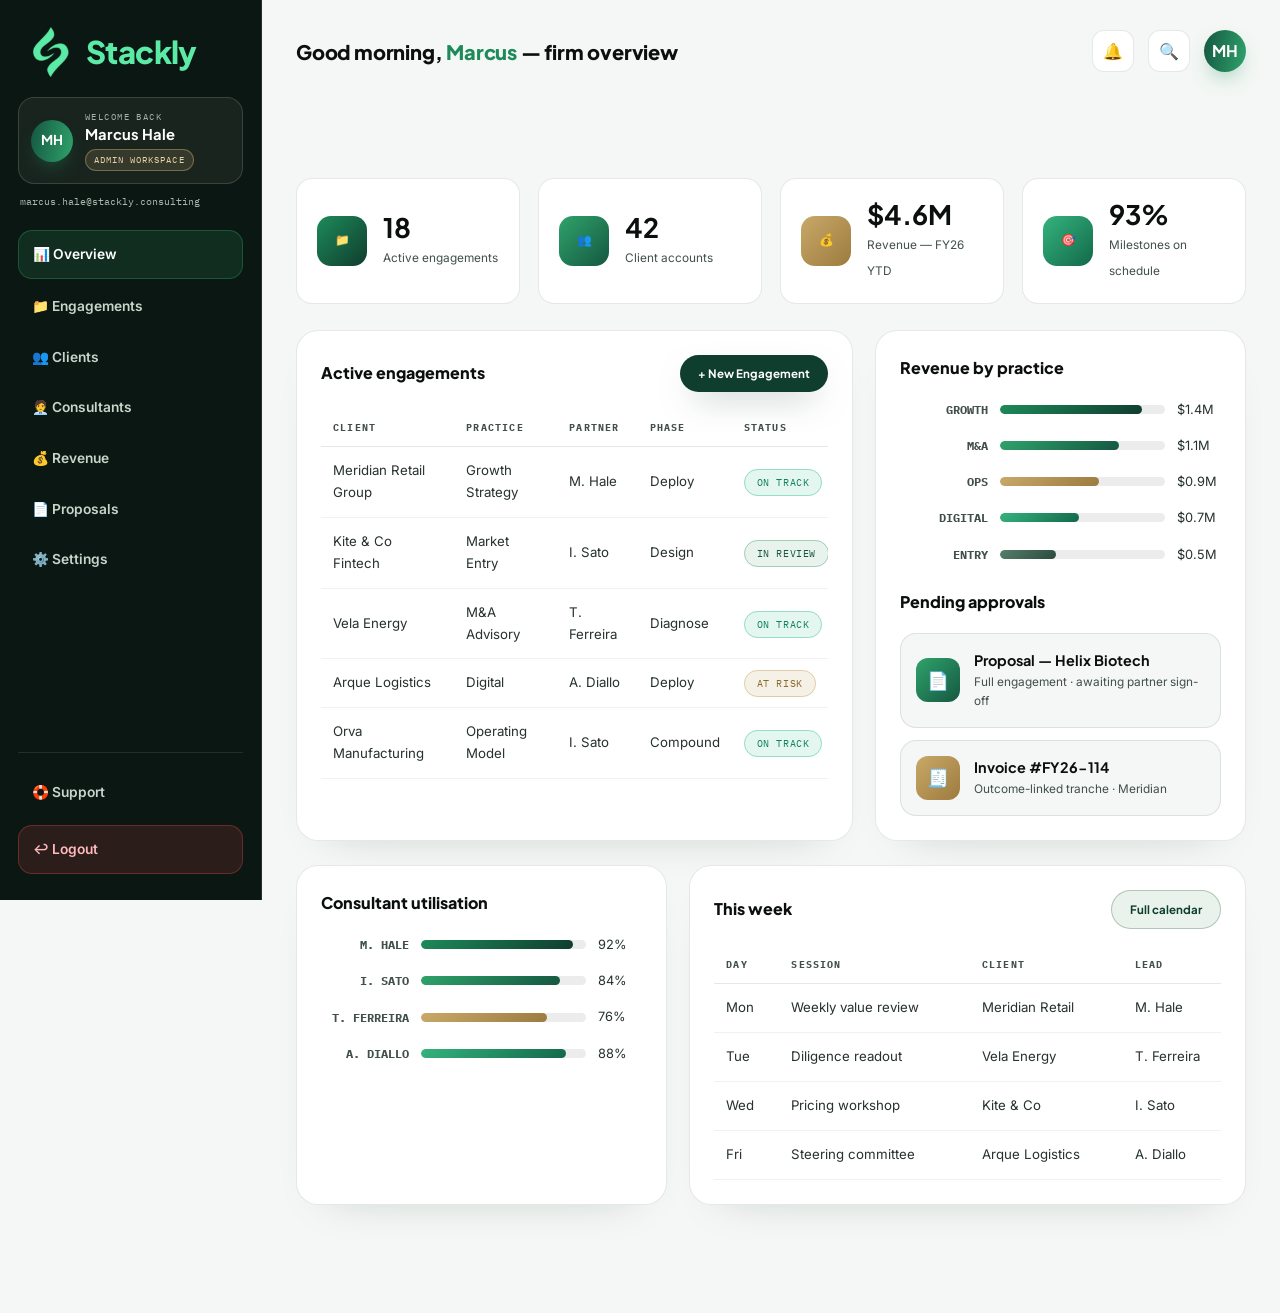
==== admin-dashboard.html @ 8daa5e7c "second commit" ====
<!DOCTYPE html>
<html lang="en">
<head>
<meta charset="UTF-8">
<meta name="viewport" content="width=device-width, initial-scale=1.0">
<title>Admin Dashboard — STACKLY</title>
<link rel="stylesheet" href="css/style.css">
</head>
<body class="dash-body">
<aside class="dash-side">
  <button class="side-close" aria-label="Close menu">✕</button>
  <a href="admin-dashboard.html" class="logo"><span class="mark">◆</span>Stack<span class="tail">ly</span></a>

  <div class="side-id">
    <span class="side-avatar">MH</span>
    <div class="side-id-text">
      <small>Welcome back</small>
      <b>Marcus Hale</b>
      <span class="side-role is-admin">Admin workspace</span>
    </div>
  </div>
  <span class="side-mail" title="marcus.hale@stackly.consulting">marcus.hale@stackly.consulting</span>

  <nav class="dash-nav">
    <a href="#overview" data-view="overview" class="active">📊 Overview</a>
    <a href="#engagements" data-view="engagements">📁 Engagements</a>
    <a href="#clients" data-view="clients">👥 Clients</a>
    <a href="#consultants" data-view="consultants">🧑‍💼 Consultants</a>
    <a href="#revenue" data-view="revenue">💰 Revenue</a>
    <a href="#proposals" data-view="proposals">📄 Proposals</a>
    <a href="#settings" data-view="settings">⚙️ Settings</a>
  </nav>

  <div class="side-bottom">
    <nav class="dash-nav">
      <a href="#support" data-view="support">🛟 Support</a>
      <a href="login.html" class="logout">↩ Logout</a>
    </nav>
  </div>
</aside>

<main class="dash-main">
  <div class="dash-topbar">
    <div class="dash-topbar-left">
      <button class="icon-btn dash-menu-toggle" aria-label="Toggle sidebar">☰</button>
      <h1 data-title>Good morning, <span>Marcus</span> — firm overview</h1>
    </div>
    <div class="dash-user">
      <button class="icon-btn" onclick="location.href='404dash.html'" aria-label="Notifications">🔔</button>
      <button class="icon-btn" onclick="location.href='404dash.html'" aria-label="Search">🔍</button>
      <span class="avatar">MH</span>
    </div>
  </div>

  <!-- greeting block (mobile only) -->
  <div class="dash-welcome">
    <b>Good morning, Marcus</b>
    <span>Firm overview · 18 active engagements</span>
  </div>

  <!-- ============ OVERVIEW ============ -->
  <section class="dash-view" data-panel="overview">
    <div class="stat-grid">
      <div class="stat-card"><span class="s-ic bg-cobalt">📁</span><div><b><span data-count="18">0</span></b><span>Active engagements</span></div></div>
      <div class="stat-card"><span class="s-ic bg-violet">👥</span><div><b><span data-count="42">0</span></b><span>Client accounts</span></div></div>
      <div class="stat-card"><span class="s-ic bg-brass">💰</span><div><b>$<span data-count="4.6">0</span>M</b><span>Revenue — FY26 YTD</span></div></div>
      <div class="stat-card"><span class="s-ic bg-teal">🎯</span><div><b><span data-count="93">0</span>%</b><span>Milestones on schedule</span></div></div>
    </div>

    <div class="dash-cols">
      <div class="dash-panel">
        <h2>Active engagements <a href="404dash.html" class="btn btn-grad">+ New Engagement</a></h2>
        <div class="table-scroll">
        <table class="dash-table">
          <thead><tr><th>Client</th><th>Practice</th><th>Partner</th><th>Phase</th><th>Status</th></tr></thead>
          <tbody>
            <tr><td>Meridian Retail Group</td><td>Growth Strategy</td><td>M. Hale</td><td>Deploy</td><td><span class="pill ok">ON TRACK</span></td></tr>
            <tr><td>Kite &amp; Co Fintech</td><td>Market Entry</td><td>I. Sato</td><td>Design</td><td><span class="pill info">IN REVIEW</span></td></tr>
            <tr><td>Vela Energy</td><td>M&amp;A Advisory</td><td>T. Ferreira</td><td>Diagnose</td><td><span class="pill ok">ON TRACK</span></td></tr>
            <tr><td>Arque Logistics</td><td>Digital</td><td>A. Diallo</td><td>Deploy</td><td><span class="pill warn">AT RISK</span></td></tr>
            <tr><td>Orva Manufacturing</td><td>Operating Model</td><td>I. Sato</td><td>Compound</td><td><span class="pill ok">ON TRACK</span></td></tr>
          </tbody>
        </table>
        </div>
      </div>
      <div class="dash-panel">
        <h2>Revenue by practice</h2>
        <div class="bar-row"><b>GROWTH</b><div class="bar-track"><div class="bar-fill bg-cobalt" data-w="86"></div></div><span>$1.4M</span></div>
        <div class="bar-row"><b>M&amp;A</b><div class="bar-track"><div class="bar-fill bg-violet" data-w="72"></div></div><span>$1.1M</span></div>
        <div class="bar-row"><b>OPS</b><div class="bar-track"><div class="bar-fill bg-brass" data-w="60"></div></div><span>$0.9M</span></div>
        <div class="bar-row"><b>DIGITAL</b><div class="bar-track"><div class="bar-fill bg-teal" data-w="48"></div></div><span>$0.7M</span></div>
        <div class="bar-row"><b>ENTRY</b><div class="bar-track"><div class="bar-fill bg-rose" data-w="34"></div></div><span>$0.5M</span></div>
        <h2 style="margin-top:24px;">Pending approvals</h2>
        <div class="info-card" style="margin-bottom:12px;"><span class="i-ic bg-violet">📄</span><div><h3>Proposal — Helix Biotech</h3><p>Full engagement · awaiting partner sign-off</p></div></div>
        <div class="info-card"><span class="i-ic bg-brass">🧾</span><div><h3>Invoice #FY26-114</h3><p>Outcome-linked tranche · Meridian</p></div></div>
      </div>
    </div>

    <div class="dash-cols" style="grid-template-columns:1fr 1.5fr;">
      <div class="dash-panel">
        <h2>Consultant utilisation</h2>
        <div class="bar-row"><b>M. HALE</b><div class="bar-track"><div class="bar-fill bg-cobalt" data-w="92"></div></div><span>92%</span></div>
        <div class="bar-row"><b>I. SATO</b><div class="bar-track"><div class="bar-fill bg-violet" data-w="84"></div></div><span>84%</span></div>
        <div class="bar-row"><b>T. FERREIRA</b><div class="bar-track"><div class="bar-fill bg-brass" data-w="76"></div></div><span>76%</span></div>
        <div class="bar-row"><b>A. DIALLO</b><div class="bar-track"><div class="bar-fill bg-teal" data-w="88"></div></div><span>88%</span></div>
      </div>
      <div class="dash-panel">
        <h2>This week <a href="404dash.html" class="btn btn-ghost" style="color:var(--forest);">Full calendar</a></h2>
        <div class="table-scroll">
        <table class="dash-table">
          <thead><tr><th>Day</th><th>Session</th><th>Client</th><th>Lead</th></tr></thead>
          <tbody>
            <tr><td>Mon</td><td>Weekly value review</td><td>Meridian Retail</td><td>M. Hale</td></tr>
            <tr><td>Tue</td><td>Diligence readout</td><td>Vela Energy</td><td>T. Ferreira</td></tr>
            <tr><td>Wed</td><td>Pricing workshop</td><td>Kite &amp; Co</td><td>I. Sato</td></tr>
            <tr><td>Fri</td><td>Steering committee</td><td>Arque Logistics</td><td>A. Diallo</td></tr>
          </tbody>
        </table>
        </div>
      </div>
    </div>
  </section>

  <!-- ============ ENGAGEMENTS ============ -->
  <section class="dash-view" data-panel="engagements" hidden>
    <div class="stat-grid">
      <div class="stat-card"><span class="s-ic bg-cobalt">📁</span><div><b><span data-count="18">0</span></b><span>Active</span></div></div>
      <div class="stat-card"><span class="s-ic bg-teal">✅</span><div><b><span data-count="240">0</span></b><span>Delivered since 2014</span></div></div>
      <div class="stat-card"><span class="s-ic bg-brass">⚠️</span><div><b><span data-count="2">0</span></b><span>Flagged at risk</span></div></div>
      <div class="stat-card"><span class="s-ic bg-violet">📅</span><div><b><span data-count="11">0</span>mo</b><span>Median duration</span></div></div>
    </div>
    <div class="dash-panel">
      <h2>Engagement register <a href="404dash.html" class="btn btn-grad">+ New Engagement</a></h2>
      <div class="table-scroll">
      <table class="dash-table">
        <thead><tr><th>Ref</th><th>Client</th><th>Practice</th><th>Partner</th><th>Phase</th><th>Value</th><th>Status</th></tr></thead>
        <tbody>
          <tr><td>ENG-241</td><td>Meridian Retail Group</td><td>Growth Strategy</td><td>M. Hale</td><td>Deploy</td><td>$95k</td><td><span class="pill ok">ON TRACK</span></td></tr>
          <tr><td>ENG-240</td><td>Kite &amp; Co Fintech</td><td>Market Entry</td><td>I. Sato</td><td>Design</td><td>$140k</td><td><span class="pill info">IN REVIEW</span></td></tr>
          <tr><td>ENG-238</td><td>Vela Energy</td><td>M&amp;A Advisory</td><td>T. Ferreira</td><td>Diagnose</td><td>$310k</td><td><span class="pill ok">ON TRACK</span></td></tr>
          <tr><td>ENG-236</td><td>Arque Logistics</td><td>Digital</td><td>A. Diallo</td><td>Deploy</td><td>$225k</td><td><span class="pill warn">AT RISK</span></td></tr>
          <tr><td>ENG-233</td><td>Orva Manufacturing</td><td>Operating Model</td><td>I. Sato</td><td>Compound</td><td>$180k</td><td><span class="pill ok">ON TRACK</span></td></tr>
          <tr><td>ENG-231</td><td>Helix Biotech</td><td>Turnaround</td><td>M. Hale</td><td>Design</td><td>$260k</td><td><span class="pill ok">ON TRACK</span></td></tr>
          <tr><td>ENG-229</td><td>Northwind Capital</td><td>M&amp;A Advisory</td><td>T. Ferreira</td><td>Deploy</td><td>$420k</td><td><span class="pill info">IN REVIEW</span></td></tr>
          <tr><td>ENG-226</td><td>Lumen Health</td><td>Market Entry</td><td>A. Diallo</td><td>Compound</td><td>$120k</td><td><span class="pill ok">ON TRACK</span></td></tr>
        </tbody>
      </table>
      </div>
    </div>
  </section>

  <!-- ============ CLIENTS ============ -->
  <section class="dash-view" data-panel="clients" hidden>
    <div class="stat-grid">
      <div class="stat-card"><span class="s-ic bg-violet">👥</span><div><b><span data-count="42">0</span></b><span>Client accounts</span></div></div>
      <div class="stat-card"><span class="s-ic bg-teal">🔁</span><div><b><span data-count="96">0</span>%</b><span>Re-engagement rate</span></div></div>
      <div class="stat-card"><span class="s-ic bg-cobalt">🏭</span><div><b><span data-count="18">0</span></b><span>Industries served</span></div></div>
      <div class="stat-card"><span class="s-ic bg-brass">⭐</span><div><b><span data-count="72">0</span></b><span>Net promoter score</span></div></div>
    </div>
    <div class="dash-panel">
      <h2>Client accounts <a href="404dash.html" class="btn btn-grad">Add client</a></h2>
      <div class="table-scroll">
      <table class="dash-table">
        <thead><tr><th>Client</th><th>Industry</th><th>Primary contact</th><th>Engagements</th><th>Lifetime value</th><th>Health</th></tr></thead>
        <tbody>
          <tr><td>Meridian Retail Group</td><td>Retail</td><td>Priya Raghavan</td><td>4</td><td>$610k</td><td><span class="pill ok">STRONG</span></td></tr>
          <tr><td>Kite &amp; Co Fintech</td><td>Financial services</td><td>Daniel Okafor</td><td>2</td><td>$265k</td><td><span class="pill ok">STRONG</span></td></tr>
          <tr><td>Orva Manufacturing</td><td>Manufacturing</td><td>Helena Voss</td><td>3</td><td>$480k</td><td><span class="pill ok">STRONG</span></td></tr>
          <tr><td>Vela Energy</td><td>Energy</td><td>Tomas Ruiz</td><td>1</td><td>$310k</td><td><span class="pill info">NEW</span></td></tr>
          <tr><td>Arque Logistics</td><td>Logistics</td><td>Sana Malik</td><td>2</td><td>$395k</td><td><span class="pill warn">WATCH</span></td></tr>
          <tr><td>Helix Biotech</td><td>Life sciences</td><td>Nils Berger</td><td>1</td><td>$260k</td><td><span class="pill info">NEW</span></td></tr>
          <tr><td>Northwind Capital</td><td>Private equity</td><td>Claire Bennett</td><td>5</td><td>$1.2M</td><td><span class="pill ok">STRONG</span></td></tr>
        </tbody>
      </table>
      </div>
    </div>
  </section>

  <!-- ============ CONSULTANTS ============ -->
  <section class="dash-view" data-panel="consultants" hidden>
    <div class="dash-cols">
      <div class="dash-panel">
        <h2>Roster <a href="404dash.html" class="btn btn-grad">Add consultant</a></h2>
        <div class="table-scroll">
        <table class="dash-table">
          <thead><tr><th>Name</th><th>Role</th><th>Practice</th><th>Engagements</th><th>Status</th></tr></thead>
          <tbody>
            <tr><td>Marcus Hale</td><td>Managing Partner</td><td>Growth</td><td>5</td><td><span class="pill warn">AT CAPACITY</span></td></tr>
            <tr><td>Ingrid Sato</td><td>Partner</td><td>Market Entry</td><td>4</td><td><span class="pill ok">AVAILABLE</span></td></tr>
            <tr><td>Tomás Ferreira</td><td>Partner</td><td>M&amp;A</td><td>3</td><td><span class="pill ok">AVAILABLE</span></td></tr>
            <tr><td>Amara Diallo</td><td>Principal</td><td>Digital</td><td>4</td><td><span class="pill warn">AT CAPACITY</span></td></tr>
            <tr><td>Jonas Lindqvist</td><td>Engagement Manager</td><td>Operating Model</td><td>2</td><td><span class="pill ok">AVAILABLE</span></td></tr>
          </tbody>
        </table>
        </div>
      </div>
      <div class="dash-panel">
        <h2>Utilisation</h2>
        <div class="bar-row"><b>M. HALE</b><div class="bar-track"><div class="bar-fill bg-cobalt" data-w="92"></div></div><span>92%</span></div>
        <div class="bar-row"><b>I. SATO</b><div class="bar-track"><div class="bar-fill bg-violet" data-w="84"></div></div><span>84%</span></div>
        <div class="bar-row"><b>T. FERREIRA</b><div class="bar-track"><div class="bar-fill bg-brass" data-w="76"></div></div><span>76%</span></div>
        <div class="bar-row"><b>A. DIALLO</b><div class="bar-track"><div class="bar-fill bg-teal" data-w="88"></div></div><span>88%</span></div>
        <div class="bar-row"><b>J. LINDQVIST</b><div class="bar-track"><div class="bar-fill bg-rose" data-w="61"></div></div><span>61%</span></div>
        <h2 style="margin-top:24px;">Firm average</h2>
        <div class="info-card"><span class="i-ic bg-cobalt">📊</span><div><h3>80% billable utilisation</h3><p>Target band is 72–85% — within range</p></div></div>
      </div>
    </div>
  </section>

  <!-- ============ REVENUE ============ -->
  <section class="dash-view" data-panel="revenue" hidden>
    <div class="stat-grid">
      <div class="stat-card"><span class="s-ic bg-brass">💰</span><div><b>$<span data-count="4.6">0</span>M</b><span>FY26 YTD</span></div></div>
      <div class="stat-card"><span class="s-ic bg-teal">📈</span><div><b>+<span data-count="22">0</span>%</b><span>vs FY25</span></div></div>
      <div class="stat-card"><span class="s-ic bg-cobalt">🎯</span><div><b>$<span data-count="1.4">0</span>M</b><span>Outcome-linked</span></div></div>
      <div class="stat-card"><span class="s-ic bg-violet">🧾</span><div><b>$<span data-count="680">0</span>k</b><span>Outstanding</span></div></div>
    </div>
    <div class="dash-cols">
      <div class="dash-panel">
        <h2>Revenue by quarter</h2>
        <div class="bar-row"><b>Q1 FY26</b><div class="bar-track"><div class="bar-fill bg-cobalt" data-w="58"></div></div><span>$0.9M</span></div>
        <div class="bar-row"><b>Q2 FY26</b><div class="bar-track"><div class="bar-fill bg-violet" data-w="72"></div></div><span>$1.1M</span></div>
        <div class="bar-row"><b>Q3 FY26</b><div class="bar-track"><div class="bar-fill bg-brass" data-w="84"></div></div><span>$1.3M</span></div>
        <div class="bar-row"><b>Q4 FY26</b><div class="bar-track"><div class="bar-fill bg-teal" data-w="88"></div></div><span>$1.3M</span></div>
        <h2 style="margin-top:24px;">By practice</h2>
        <div class="bar-row"><b>GROWTH</b><div class="bar-track"><div class="bar-fill bg-cobalt" data-w="86"></div></div><span>$1.4M</span></div>
        <div class="bar-row"><b>M&amp;A</b><div class="bar-track"><div class="bar-fill bg-violet" data-w="72"></div></div><span>$1.1M</span></div>
        <div class="bar-row"><b>OPS</b><div class="bar-track"><div class="bar-fill bg-brass" data-w="60"></div></div><span>$0.9M</span></div>
        <div class="bar-row"><b>DIGITAL</b><div class="bar-track"><div class="bar-fill bg-teal" data-w="48"></div></div><span>$0.7M</span></div>
        <div class="bar-row"><b>ENTRY</b><div class="bar-track"><div class="bar-fill bg-rose" data-w="34"></div></div><span>$0.5M</span></div>
      </div>
      <div class="dash-panel">
        <h2>Top accounts <a href="404dash.html" class="btn btn-ghost" style="color:var(--forest);">Export</a></h2>
        <div class="table-scroll">
        <table class="dash-table">
          <thead><tr><th>Client</th><th>FY26</th><th>Share</th></tr></thead>
          <tbody>
            <tr><td>Northwind Capital</td><td>$820k</td><td>18%</td></tr>
            <tr><td>Vela Energy</td><td>$610k</td><td>13%</td></tr>
            <tr><td>Arque Logistics</td><td>$540k</td><td>12%</td></tr>
            <tr><td>Orva Manufacturing</td><td>$470k</td><td>10%</td></tr>
            <tr><td>Meridian Retail Group</td><td>$430k</td><td>9%</td></tr>
          </tbody>
        </table>
        </div>
        <h2 style="margin-top:24px;">Collections</h2>
        <div class="info-card" style="margin-bottom:12px;"><span class="i-ic bg-teal">✅</span><div><h3>$3.9M settled</h3><p>Average days to pay — 24</p></div></div>
        <div class="info-card"><span class="i-ic bg-brass">⏳</span><div><h3>$680k outstanding</h3><p>$95k past due across 2 invoices</p></div></div>
      </div>
    </div>
  </section>

  <!-- ============ PROPOSALS ============ -->
  <section class="dash-view" data-panel="proposals" hidden>
    <div class="stat-grid">
      <div class="stat-card"><span class="s-ic bg-cobalt">📄</span><div><b><span data-count="9">0</span></b><span>Live proposals</span></div></div>
      <div class="stat-card"><span class="s-ic bg-brass">💵</span><div><b>$<span data-count="2.1">0</span>M</b><span>Pipeline value</span></div></div>
      <div class="stat-card"><span class="s-ic bg-teal">🏆</span><div><b><span data-count="61">0</span>%</b><span>Win rate</span></div></div>
      <div class="stat-card"><span class="s-ic bg-violet">⏱️</span><div><b><span data-count="17">0</span>d</b><span>Median decision time</span></div></div>
    </div>
    <div class="dash-panel">
      <h2>Proposal pipeline <a href="404dash.html" class="btn btn-grad">Draft proposal</a></h2>
      <div class="table-scroll">
      <table class="dash-table">
        <thead><tr><th>Ref</th><th>Prospect</th><th>Practice</th><th>Owner</th><th>Value</th><th>Stage</th></tr></thead>
        <tbody>
          <tr><td>PRP-118</td><td>Helix Biotech</td><td>Turnaround</td><td>M. Hale</td><td>$260k</td><td><span class="pill warn">AWAITING SIGN-OFF</span></td></tr>
          <tr><td>PRP-117</td><td>Sable Foods</td><td>Operating Model</td><td>I. Sato</td><td>$185k</td><td><span class="pill info">WITH CLIENT</span></td></tr>
          <tr><td>PRP-115</td><td>Cobalt Rail</td><td>Digital</td><td>A. Diallo</td><td>$340k</td><td><span class="pill info">WITH CLIENT</span></td></tr>
          <tr><td>PRP-114</td><td>Union Pharma</td><td>Market Entry</td><td>T. Ferreira</td><td>$220k</td><td><span class="pill ok">SCOPING</span></td></tr>
          <tr><td>PRP-112</td><td>Marlow Group</td><td>M&amp;A Advisory</td><td>T. Ferreira</td><td>$505k</td><td><span class="pill ok">SCOPING</span></td></tr>
          <tr><td>PRP-109</td><td>Aster Utilities</td><td>Growth Strategy</td><td>M. Hale</td><td>$150k</td><td><span class="pill bad">DECLINED</span></td></tr>
        </tbody>
      </table>
      </div>
    </div>
  </section>

  <!-- ============ SETTINGS ============ -->
  <section class="dash-view" data-panel="settings" hidden>
    <div class="dash-cols">
      <div class="dash-panel">
        <h2>Firm profile</h2>
        <div class="form-row">
          <div class="form-field"><label for="afName">Firm name</label><input id="afName" type="text" value="STACKLY Strategy Consulting"><span class="field-msg"></span></div>
          <div class="form-field"><label for="afLead">Managing partner</label><input id="afLead" type="text" value="Marcus Hale"><span class="field-msg"></span></div>
        </div>
        <div class="form-row">
          <div class="form-field"><label for="afMail">Desk email</label><input id="afMail" type="email" value="hello@stackly.consulting"><span class="field-msg"></span></div>
          <div class="form-field"><label for="afPhone">Desk phone</label><input id="afPhone" type="tel" value="1234567890" maxlength="10" inputmode="numeric"><span class="field-msg"></span></div>
        </div>
        <div class="form-field"><label for="afAddr">Head office</label><input id="afAddr" type="text" value="Level 21, 88 Collins Street, Melbourne VIC 3000"><span class="field-msg"></span></div>
        <a href="404dash.html" class="btn btn-grad" style="width:100%;justify-content:center;">Save changes <span class="arr">→</span></a>
      </div>
      <div class="dash-panel">
        <h2>Alerts &amp; approvals</h2>
        <label class="toggle-row"><span><b>At-risk engagements</b><small>Alert when a phase slips</small></span><input type="checkbox" checked><i></i></label>
        <label class="toggle-row"><span><b>Proposal decisions</b><small>When a prospect responds</small></span><input type="checkbox" checked><i></i></label>
        <label class="toggle-row"><span><b>Invoice approvals</b><small>Require partner sign-off above $50k</small></span><input type="checkbox" checked><i></i></label>
        <label class="toggle-row"><span><b>Utilisation warnings</b><small>When a consultant passes 90%</small></span><input type="checkbox"><i></i></label>
        <label class="toggle-row"><span><b>Weekly firm digest</b><small>Monday summary across all accounts</small></span><input type="checkbox" checked><i></i></label>
        <h2 style="margin-top:24px;">Access</h2>
        <a href="404dash.html" class="btn btn-ghost" style="width:100%;justify-content:center;color:var(--forest);">Manage team permissions</a>
      </div>
    </div>
  </section>

  <!-- ============ SUPPORT ============ -->
  <section class="dash-view" data-panel="support" hidden>
    <div class="dash-cols">
      <div class="dash-panel">
        <h2>Internal support</h2>
        <div class="info-card" style="margin-bottom:12px;"><span class="i-ic bg-cobalt">🛠️</span><div><h3>Workspace &amp; IT desk</h3><p>ext. 214 · Mon–Fri, 8:00–19:00</p></div></div>
        <div class="info-card" style="margin-bottom:12px;"><span class="i-ic bg-violet">📊</span><div><h3>Data &amp; reporting team</h3><p>data@stackly.consulting</p></div></div>
        <div class="info-card" style="margin-bottom:12px;"><span class="i-ic bg-brass">⚖️</span><div><h3>Contracts &amp; legal</h3><p>For scope changes and outcome clauses</p></div></div>
        <div class="info-card"><span class="i-ic bg-teal">📘</span><div><h3>Admin handbook</h3><p>Engagement setup, billing rules, approvals</p></div></div>
        <a href="404dash.html" class="btn btn-grad" style="width:100%;justify-content:center;margin-top:16px;">Raise an internal ticket <span class="arr">→</span></a>
      </div>
      <div class="dash-panel">
        <h2>Common questions</h2>
        <div class="faq-list">
          <details class="faq"><summary>How do I open a new engagement record?<span class="pl">＋</span></summary><div class="faq-body">Engagements → + New Engagement. A record needs a signed proposal reference, a lead partner and an agreed baseline metric before it can move to Diagnose.</div></details>
          <details class="faq"><summary>Who approves outcome-linked invoices?<span class="pl">＋</span></summary><div class="faq-body">Any invoice with an outcome tranche needs the lead partner plus one other partner. Approvals above $50k route to the managing partner automatically.</div></details>
          <details class="faq"><summary>How is utilisation calculated?<span class="pl">＋</span></summary><div class="faq-body">Billable hours divided by available hours over a rolling 8-week window, excluding approved leave and internal investment time.</div></details>
          <details class="faq"><summary>Can I grant a client extra workspace seats?<span class="pl">＋</span></summary><div class="faq-body">Yes — Settings → Manage team permissions. Named contacts on the contract can be provisioned within one business day.</div></details>
        </div>
      </div>
    </div>
  </section>
</main>
<script src="js/script.js"></script>
</body>
</html>
---- css/style.css ----
/* ============================================================
   STACKLY — Business Strategy Consulting
   Theme: Optive-style · White / Forest Green / Charcoal / Mint
   Fonts: Plus Jakarta Sans (display) · Inter (body) · IBM Plex Mono (data)
   ============================================================ */
@import url('https://fonts.googleapis.com/css2?family=Plus+Jakarta+Sans:wght@400;500;600;700;800&family=Inter:wght@400;500;600;700&family=IBM+Plex+Mono:wght@400;500;600&display=swap');

:root{
  --paper:#FFFFFF;
  --cloud:#F4F7F5;
  --mint:#E9F3EC;
  --forest:#0F3D2E;
  --forest-2:#155741;
  --pine:#0B1712;
  --pine-2:#10231B;
  --em:#1E8A5A;
  --em-bright:#2FA36B;
  --logo-light:#17C97C;   /* logo on white headers */
  --logo-dark:#5CEBA6;    /* logo on forest/dark panels */
  --sand:#C9A96A;
  --ink:#0B0F0D;
  --slate:#41504A;
  --mist:#C6D6CC;
  --line:rgba(255,255,255,.1);
  --line-dark:rgba(16,22,19,.1);
  --grad:linear-gradient(100deg,var(--forest-2),var(--em-bright));
  --grad-soft:linear-gradient(100deg,rgba(30,138,90,.12),rgba(47,163,107,.12));
  --glass:rgba(255,255,255,.06);
  --glass-brd:rgba(255,255,255,.14);
  --shadow:0 24px 60px -24px rgba(8,25,18,.5);
  --r-lg:22px; --r-md:16px; --r-sm:10px;
  --fd:'Plus Jakarta Sans',sans-serif;
  --fb:'Inter',sans-serif;
  --fm:'IBM Plex Mono',monospace;
  --wrap:1180px;
  --ease:cubic-bezier(.22,.68,.28,1);
  /* one spacing scale for every section + card grid */
  --sec-pad:78px;      /* vertical rhythm between sections */
  --grid-gap:24px;     /* gap for all card grids          */
  --head-gap:42px;     /* section heading → content       */
  --head-h:92px;       /* sticky header height allowance  */
}

*{margin:0;padding:0;box-sizing:border-box;}
/* Animated counters are spans inside <b>. Component label rules like
   `.stat-card span` would otherwise shrink them to caption size, so this
   utility forces them to inherit the number styling around them. */
[data-count]{font-size:inherit!important;color:inherit!important;line-height:inherit!important;letter-spacing:inherit!important;}
html{scroll-behavior:smooth;}
body{font-family:var(--fb);color:var(--ink);background:var(--paper);line-height:1.65;overflow-x:hidden;}
img,svg,canvas,video{max-width:100%;display:block;}
a{text-decoration:none;color:inherit;}
ul{list-style:none;}
button{font-family:inherit;cursor:pointer;border:none;background:none;}
input,textarea,select{font-family:inherit;}
::selection{background:var(--em);color:#fff;}

.wrap{width:min(var(--wrap),92%);margin-inline:auto;}
.eyebrow{font-family:var(--fm);font-size:.72rem;font-weight:600;letter-spacing:.22em;text-transform:uppercase;display:inline-flex;align-items:center;gap:10px;color:var(--em);}
.eyebrow::before{content:"";width:26px;height:1px;background:var(--em);display:inline-block;}
.sec-head{max-width:680px;margin-bottom:var(--head-gap);}
.sec-head h2{font-family:var(--fd);font-size:clamp(1.7rem,3.4vw,2.6rem);line-height:1.18;font-weight:800;margin-top:14px;letter-spacing:-.02em;color:var(--ink);}
.sec-head p{margin-top:14px;color:var(--slate);}
.sec-head.center{margin-inline:auto;text-align:center;}
/* centred call-to-action that closes a section */
.sec-cta{text-align:center;margin-top:38px;}
.sec-head.center .eyebrow::after{content:"";width:26px;height:1px;background:var(--em);display:inline-block;}
.on-dark .sec-head h2{color:#fff;}
.on-dark .sec-head p{color:var(--mist);}
.on-dark .eyebrow{color:var(--em-bright);}
.on-dark .eyebrow::before,.on-dark .sec-head.center .eyebrow::after{background:var(--em-bright);}
.grad-text{background:linear-gradient(100deg,var(--em-bright),#8FD9AE);-webkit-background-clip:text;background-clip:text;color:transparent;}

section{padding:var(--sec-pad) 0;position:relative;}
.sec-light{background:var(--cloud);}
.sec-white{background:var(--paper);}
.sec-dark{background:var(--pine-2);}

/* ---------- Buttons ---------- */
.btn{position:relative;display:inline-flex;align-items:center;gap:10px;font-family:var(--fd);font-weight:700;font-size:.86rem;padding:15px 30px;border-radius:60px;overflow:hidden;transition:transform .35s var(--ease),box-shadow .35s var(--ease),color .35s;z-index:1;}
.btn::before{content:"";position:absolute;inset:0;border-radius:inherit;transform:translateX(-101%);transition:transform .45s var(--ease);z-index:-1;}
.btn:hover{transform:translateY(-3px);}
.btn:active{transform:translateY(-1px) scale(.98);}
.btn-grad{background:var(--forest);color:#fff;box-shadow:0 14px 34px -14px rgba(15,61,46,.55);}
.btn-grad::before{background:var(--grad);}
.btn-grad:hover::before{transform:translateX(0);}
.btn-ghost{color:#fff;border:1px solid var(--glass-brd);background:var(--glass);backdrop-filter:blur(8px);}
.btn-ghost::before{background:var(--grad);}
.btn-ghost:hover{border-color:transparent;}
.btn-ghost:hover::before{transform:translateX(0);}
.btn-ink{background:var(--pine);color:#fff;}
.btn-ink::before{background:var(--grad);}
.btn-ink:hover::before{transform:translateX(0);}
.btn .arr{transition:transform .35s var(--ease);}
.btn:hover .arr{transform:translateX(5px);}

/* ---------- Header ---------- */
.site-head{position:sticky;top:0;z-index:120;background:var(--paper);border-bottom:1px solid var(--line-dark);padding:18px 0;transition:box-shadow .4s,padding .4s;}
.site-head.scrolled{box-shadow:0 14px 40px -20px rgba(8,25,18,.25);padding:13px 0;}
.head-in{display:flex;align-items:center;justify-content:space-between;gap:24px;}
.logo{font-family:var(--fd);font-weight:800;font-size:1.95rem;color:var(--logo-light);display:flex;align-items:center;gap:10px;letter-spacing:-.02em;position:relative;overflow:hidden;}
.logo::after{content:"";position:absolute;top:0;bottom:0;left:0;width:45%;z-index:2;pointer-events:none;opacity:0;mix-blend-mode:screen;background:linear-gradient(105deg,transparent 0%,rgba(255,255,255,.25) 42%,rgba(245,250,248,.95) 50%,rgba(255,255,255,.25) 58%,transparent 100%);transform:translateX(-180%) skewX(-16deg);}
.logo:hover::after{animation:logoShine .85s ease-out;}
@keyframes logoShine{0%{transform:translateX(-180%) skewX(-16deg);opacity:0;}12%{opacity:1;}100%{transform:translateX(260%) skewX(-16deg);opacity:0;}}
/* mark ships in two pre-coloured variants that match the wordmark exactly */
.logo .mark{width:50px;height:50px;flex:none;background:url(../assets/img/mark-light.webp) center/contain no-repeat;
  font-size:0;line-height:0;transition:transform .4s var(--ease);}
.on-dark .logo .mark,.site-foot .logo .mark,.auth-brand .logo .mark,.dash-side .logo .mark{background-image:url(../assets/img/mark-dark.webp);}
.logo:hover .mark{transform:scale(1.07);}
.logo span.tail{color:inherit;margin-left:-10px;}
.on-dark .logo,.site-foot .logo,.auth-brand .logo,.dash-side .logo{color:var(--logo-dark);}
.main-nav{display:flex;gap:6px;}
.main-nav a{position:relative;color:#26332C;font-weight:600;font-size:1rem;padding:11px 18px;border-radius:40px;transition:color .3s;}
.main-nav a::after{content:"";position:absolute;left:18px;right:18px;bottom:5px;height:2px;border-radius:2px;background:var(--grad);transform:scaleX(0);transform-origin:left;transition:transform .35s var(--ease);}
.main-nav a:hover,.main-nav a.active{color:var(--forest);}
.main-nav a:hover::after,.main-nav a.active::after{transform:scaleX(1);}
.head-cta{display:flex;align-items:center;gap:14px;}
.head-cta .btn{padding:14px 32px;font-size:.96rem;}
.head-cta .btn-ghost{color:var(--forest);border-color:rgba(15,61,46,.25);background:var(--mint);}
.nav-toggle{display:none;width:48px;height:48px;border-radius:12px;background:var(--mint);border:1px solid rgba(15,61,46,.2);color:var(--forest);font-size:1.28rem;}

/* ---------- Hero (shared) ---------- */
.hero{min-height:100vh;min-height:100svh;display:flex;align-items:center;position:relative;overflow:hidden;background:linear-gradient(150deg,#0B1F17 0%,#0F3D2E 55%,#123B2C 100%);color:#fff;padding:120px 0 90px;}
.hero-canvas{position:absolute;inset:0;z-index:0;opacity:.85;}
.aurora{position:absolute;border-radius:50%;filter:blur(90px);opacity:.5;pointer-events:none;z-index:0;}
.aur-1{width:560px;height:560px;background:radial-gradient(circle,rgba(47,163,107,.6),transparent 65%);top:-160px;left:-120px;animation:aur 16s ease-in-out infinite;}
.aur-2{width:520px;height:520px;background:radial-gradient(circle,rgba(21,87,65,.85),transparent 65%);bottom:-180px;right:-100px;animation:aur 19s ease-in-out infinite reverse;}
.aur-3{width:360px;height:360px;background:radial-gradient(circle,rgba(201,169,106,.35),transparent 62%);top:38%;left:52%;animation:aur 22s ease-in-out infinite 2s;}
@keyframes aur{0%,100%{transform:translate(0,0) scale(1);}33%{transform:translate(60px,-40px) scale(1.12);}66%{transform:translate(-40px,50px) scale(.94);}}
.grid-floor{position:absolute;left:-10%;right:-10%;bottom:-14%;height:52%;z-index:0;background:linear-gradient(rgba(47,163,107,.15) 1px,transparent 1px),linear-gradient(90deg,rgba(47,163,107,.15) 1px,transparent 1px);background-size:52px 52px;transform:perspective(620px) rotateX(64deg);mask-image:linear-gradient(to top,rgba(0,0,0,.85),transparent 78%);-webkit-mask-image:linear-gradient(to top,rgba(0,0,0,.85),transparent 78%);animation:floorScroll 14s linear infinite;}
@keyframes floorScroll{to{background-position:0 52px,52px 0;}}
.hero .wrap{position:relative;z-index:2;}
.hero-kicker{display:inline-flex;align-items:center;gap:10px;font-family:var(--fm);font-size:.72rem;letter-spacing:.2em;text-transform:uppercase;color:#BFE6CF;padding:9px 18px;border:1px solid var(--glass-brd);border-radius:40px;background:var(--glass);backdrop-filter:blur(8px);animation:fadeUp .8s var(--ease) both;}
.hero-kicker .dot{width:7px;height:7px;border-radius:50%;background:var(--em-bright);animation:pulse 2s infinite;}
@keyframes pulse{0%,100%{box-shadow:0 0 0 0 rgba(47,163,107,.5);}50%{box-shadow:0 0 0 8px rgba(47,163,107,0);}}
.hero h1{font-family:var(--fd);font-size:clamp(2.3rem,5.2vw,3.9rem);line-height:1.1;font-weight:800;letter-spacing:-.03em;margin:22px 0 20px;animation:fadeUp .8s .12s var(--ease) both;}
.hero p.lead{color:#DCE9E2;font-size:1.06rem;max-width:540px;animation:fadeUp .8s .22s var(--ease) both;}
.hero-actions{display:flex;gap:16px;flex-wrap:wrap;margin-top:34px;animation:fadeUp .8s .32s var(--ease) both;}
.hero .btn-grad{background:var(--em);}
.hero-proof{display:flex;gap:34px;flex-wrap:wrap;margin-top:46px;animation:fadeUp .8s .42s var(--ease) both;}
.hero-proof .pr b{font-family:var(--fd);font-size:1.6rem;display:flex;align-items:baseline;gap:2px;color:#fff;}
.hero-proof .pr b em{font-style:normal;color:var(--em-bright);}
.hero-proof .pr span{font-size:.78rem;color:var(--mist);letter-spacing:.04em;}
@keyframes fadeUp{from{opacity:0;transform:translateY(28px);}to{opacity:1;transform:translateY(0);}}

/* Strategy ring — signature */
.ring-stage{position:relative;width:min(430px,86%);aspect-ratio:1;margin-inline:auto;animation:fadeUp .9s .3s var(--ease) both;}
.ring-core{position:absolute;inset:27%;border-radius:50%;background:var(--grad);display:grid;place-items:center;text-align:center;color:#fff;box-shadow:0 0 90px rgba(47,163,107,.45),inset 0 0 40px rgba(255,255,255,.14);animation:coreBreathe 5s ease-in-out infinite;}
.ring-core b{font-family:var(--fd);font-size:1.9rem;line-height:1;}
.ring-core span{font-family:var(--fm);font-size:.58rem;letter-spacing:.18em;text-transform:uppercase;opacity:.85;margin-top:6px;}
@keyframes coreBreathe{0%,100%{transform:scale(1);}50%{transform:scale(1.045);}}
.ring{position:absolute;border-radius:50%;border:1px dashed rgba(255,255,255,.25);}
.ring.r1{inset:14%;animation:spin 26s linear infinite;}
.ring.r2{inset:2%;animation:spin 44s linear infinite reverse;}
@keyframes spin{to{transform:rotate(360deg);}}
.ring .node{position:absolute;top:-24px;left:50%;transform:translateX(-50%);min-width:118px;padding:9px 13px;border-radius:12px;background:rgba(9,26,19,.92);border:1px solid var(--glass-brd);backdrop-filter:blur(10px);display:flex;gap:9px;align-items:center;animation:spin 26s linear infinite reverse;box-shadow:var(--shadow);}
.ring.r2 .node{animation-duration:44s;animation-direction:normal;}
.ring .node .ic{width:30px;height:30px;border-radius:9px;display:grid;place-items:center;font-size:.9rem;flex:none;}
.ring .node b{font-family:var(--fd);font-size:.78rem;display:block;line-height:1.2;color:#fff;}
.ring .node span{font-size:.62rem;color:var(--mist);font-family:var(--fm);letter-spacing:.05em;}
.node.n2{top:auto;bottom:-24px;}
.node.n3{top:50%;left:-34px;transform:translateY(-50%);}
.node.n4{top:50%;left:auto;right:-34px;transform:translateY(-50%);}

/* Page hero (inner pages) */
.page-hero{min-height:calc(100svh - var(--head-h));display:flex;align-items:center;text-align:center;}
.page-hero .crumb{font-family:var(--fm);font-size:.72rem;letter-spacing:.2em;text-transform:uppercase;color:var(--mist);animation:fadeUp .7s .35s var(--ease) both;margin-top:22px;display:block;}
.page-hero .crumb b{color:var(--em-bright);font-weight:500;}
.page-hero h1{margin-bottom:6px;}
.page-hero p.lead{margin-inline:auto;}
.page-hero .hero-actions{justify-content:center;}

/* ---------- Marquee ---------- */
.marquee{overflow:hidden;background:var(--paper);border-block:1px solid var(--line-dark);padding:18px 0;position:relative;z-index:2;}
.marquee-track{display:flex;gap:56px;width:max-content;animation:mq 26s linear infinite;}
.marquee-track span{font-family:var(--fd);font-weight:700;font-size:.85rem;color:#37473F;display:flex;align-items:center;gap:14px;white-space:nowrap;letter-spacing:.06em;}
.marquee-track span i{font-style:normal;color:var(--em);}
@keyframes mq{to{transform:translateX(-50%);}}

/* ---------- Stat cards ---------- */
.stat-band{background:var(--pine-2);}
.stat-grid4{display:grid;grid-template-columns:repeat(4,1fr);gap:var(--grid-gap);}
.stat-glass{position:relative;border-radius:var(--r-lg);padding:30px 26px;background:var(--glass);border:1px solid var(--glass-brd);backdrop-filter:blur(14px);overflow:hidden;transition:transform .45s var(--ease),border-color .45s;}
.stat-glass::before{content:"";position:absolute;inset:0;background:var(--grad-soft);opacity:0;transition:opacity .45s;}
.stat-glass:hover{transform:translateY(-8px);border-color:rgba(47,163,107,.55);}
.stat-glass:hover::before{opacity:1;}
.stat-glass b{font-family:var(--fd);font-size:2.2rem;color:#fff;display:flex;align-items:baseline;gap:3px;position:relative;}
.stat-glass b em{font-style:normal;color:var(--em-bright);font-size:1.4rem;}
.stat-glass span{color:var(--mist);font-size:.85rem;position:relative;}
.stat-glass .tick{position:absolute;top:22px;right:22px;font-family:var(--fm);font-size:.6rem;letter-spacing:.14em;color:var(--em-bright);border:1px solid rgba(47,163,107,.4);padding:4px 9px;border-radius:20px;}

/* ---------- Service cards ---------- */
.svc-grid{display:grid;grid-template-columns:repeat(3,1fr);gap:var(--grid-gap);}
.svc-card{position:relative;background:var(--paper);border:1px solid var(--line-dark);border-radius:var(--r-lg);padding:34px 28px;overflow:hidden;transition:transform .5s var(--ease),box-shadow .5s var(--ease);display:flex;flex-direction:column;height:100%;}
.svc-card::after{content:"";position:absolute;inset:auto 0 0 0;height:4px;background:var(--grad);transform:scaleX(0);transform-origin:left;transition:transform .5s var(--ease);}
.svc-card:hover{transform:translateY(-10px);box-shadow:0 30px 60px -30px rgba(8,25,18,.3);}
.svc-card:hover::after{transform:scaleX(1);}
.svc-card .num{position:absolute;top:20px;right:24px;font-family:var(--fm);font-size:.68rem;letter-spacing:.16em;color:var(--slate);opacity:.7;}
.svc-ic{width:58px;height:58px;border-radius:16px;display:grid;place-items:center;font-size:1.5rem;color:#fff;margin-bottom:22px;box-shadow:0 14px 28px -12px rgba(8,25,18,.4);transition:transform .5s var(--ease);}
.svc-card:hover .svc-ic{transform:rotate(-8deg) scale(1.08);}
.svc-card h3{font-family:var(--fd);font-size:1.16rem;margin-bottom:10px;letter-spacing:-.01em;font-weight:700;}
.svc-card p{color:var(--slate);font-size:.92rem;flex:1;}
.svc-card .link{margin-top:20px;font-family:var(--fd);font-weight:700;font-size:.83rem;color:var(--em);display:inline-flex;align-items:center;gap:8px;}
.svc-card .link .arr{transition:transform .35s var(--ease);}
.svc-card:hover .link .arr{transform:translateX(6px);}
/* Consistent icon family — green/charcoal/sand */
.bg-cobalt{background:linear-gradient(135deg,#1E8A5A,#0F3D2E);}
.bg-violet{background:linear-gradient(135deg,#2FA36B,#155741);}
.bg-brass{background:linear-gradient(135deg,#C9A96A,#9C7B3E);}
.bg-teal{background:linear-gradient(135deg,#35B37E,#12694A);}
.bg-rose{background:linear-gradient(135deg,#557F6C,#2C4A3D);}
.bg-inkb{background:linear-gradient(135deg,#24352C,#0B1712);}

/* ---------- Split ---------- */
.split{display:grid;grid-template-columns:1fr 1fr;gap:64px;align-items:center;}
.split .sec-head{margin-bottom:26px;}
.visual-panel{position:relative;border-radius:26px;overflow:hidden;min-height:440px;background:linear-gradient(150deg,#0B1F17,#155741);border:1px solid rgba(15,61,46,.25);box-shadow:0 34px 70px -34px rgba(8,25,18,.45);}
.visual-panel .vp-grid{position:absolute;inset:0;background:linear-gradient(rgba(47,163,107,.14) 1px,transparent 1px),linear-gradient(90deg,rgba(47,163,107,.14) 1px,transparent 1px);background-size:44px 44px;animation:vpPan 18s linear infinite;}
@keyframes vpPan{to{background-position:44px 44px,44px 44px;}}
.visual-panel .aurora{filter:blur(70px);}
.vp-chart{position:absolute;left:9%;right:9%;bottom:12%;height:56%;display:flex;align-items:flex-end;gap:7%;}
.vp-chart .bar{flex:1;border-radius:10px 10px 4px 4px;background:linear-gradient(to top,rgba(30,138,90,.95),rgba(47,163,107,.95));transform:scaleY(0);transform-origin:bottom;transition:transform 1s var(--ease);box-shadow:0 0 30px rgba(47,163,107,.3);}
.vp-chart .bar.gold{background:linear-gradient(to top,#9C7B3E,#C9A96A);}
.reveal.in .vp-chart .bar{transform:scaleY(1);}
.vp-chart .bar:nth-child(2){transition-delay:.12s;}.vp-chart .bar:nth-child(3){transition-delay:.24s;}
.vp-chart .bar:nth-child(4){transition-delay:.36s;}.vp-chart .bar:nth-child(5){transition-delay:.48s;}
.vp-badge{position:absolute;display:flex;gap:10px;align-items:center;background:rgba(9,26,19,.92);border:1px solid var(--glass-brd);backdrop-filter:blur(12px);border-radius:14px;padding:12px 16px;color:#fff;box-shadow:var(--shadow);animation:bob 5s ease-in-out infinite;}
.vp-badge .ic{width:34px;height:34px;border-radius:10px;display:grid;place-items:center;}
.vp-badge b{font-family:var(--fd);font-size:.86rem;display:block;line-height:1.2;}
.vp-badge span{font-size:.66rem;color:var(--mist);font-family:var(--fm);}
@keyframes bob{0%,100%{transform:translateY(0);}50%{transform:translateY(-12px);}}
.check-list li{display:flex;gap:14px;margin-bottom:16px;align-items:flex-start;}
.check-list .ck{width:24px;height:24px;flex:none;border-radius:8px;background:var(--grad);color:#fff;display:grid;place-items:center;font-size:.7rem;margin-top:2px;}
.check-list b{display:block;font-family:var(--fd);font-size:.95rem;}
.check-list p{color:var(--slate);font-size:.88rem;}

/* ---------- Process ---------- */
.process{counter-reset:step;}
.proc-grid{display:grid;grid-template-columns:repeat(4,1fr);gap:var(--grid-gap);position:relative;}
.proc-grid::before{content:"";position:absolute;top:44px;left:6%;right:6%;height:2px;background:linear-gradient(90deg,transparent,rgba(47,163,107,.5),rgba(201,169,106,.5),transparent);}
.proc-card{position:relative;background:var(--glass);border:1px solid var(--glass-brd);border-radius:var(--r-lg);padding:60px 24px 28px;backdrop-filter:blur(12px);transition:transform .45s var(--ease),border-color .45s;}
.proc-card:hover{transform:translateY(-8px);border-color:rgba(201,169,106,.55);}
.proc-card .stepnum{counter-increment:step;position:absolute;top:-26px;left:24px;width:56px;height:56px;border-radius:18px;background:var(--grad);display:grid;place-items:center;font-family:var(--fd);font-weight:800;color:#fff;box-shadow:0 16px 30px -12px rgba(30,138,90,.7);transition:transform .45s var(--ease);}
.proc-card .stepnum::after{content:"0" counter(step);}
.proc-card:hover .stepnum{transform:rotate(-8deg) scale(1.1);}
.proc-card h3{font-family:var(--fd);color:#fff;font-size:1.05rem;margin-bottom:8px;}
.proc-card p{color:var(--mist);font-size:.86rem;}
.proc-card .tag{position:absolute;top:22px;right:20px;font-family:var(--fm);font-size:.58rem;letter-spacing:.14em;text-transform:uppercase;color:var(--em-bright);}

/* ---------- Case studies ---------- */
.tabs{display:flex;gap:10px;flex-wrap:wrap;margin-bottom:40px;}
.tabs button{font-family:var(--fd);font-weight:700;font-size:.8rem;padding:11px 22px;border-radius:40px;border:1px solid var(--line-dark);color:var(--slate);background:var(--paper);transition:all .35s var(--ease);}
.tabs button:hover{transform:translateY(-2px);border-color:var(--em);color:var(--em);}
.tabs button.active{background:var(--forest);color:#fff;border-color:transparent;box-shadow:0 12px 26px -12px rgba(15,61,46,.55);}
.case-grid{display:grid;grid-template-columns:repeat(3,1fr);gap:var(--grid-gap);}
.case-card{position:relative;border-radius:var(--r-lg);overflow:hidden;min-height:340px;display:flex;flex-direction:column;justify-content:flex-end;padding:26px;color:#fff;isolation:isolate;transition:transform .5s var(--ease),box-shadow .5s var(--ease);}
.case-card:hover{transform:translateY(-10px);box-shadow:0 34px 60px -26px rgba(8,25,18,.5);}
.case-card .cc-bg{position:absolute;inset:0;z-index:-2;transition:transform .8s var(--ease);}
.case-card:hover .cc-bg{transform:scale(1.07);}
.case-card::after{content:"";position:absolute;inset:0;background:linear-gradient(to top,rgba(6,17,12,.96) 26%,rgba(6,17,12,.72) 52%,rgba(6,17,12,.32) 78%,rgba(6,17,12,.15));z-index:-1;}
.case-card .cc-tag{position:absolute;top:20px;left:20px;font-family:var(--fm);font-size:.6rem;letter-spacing:.16em;text-transform:uppercase;background:rgba(8,20,15,.65);border:1px solid var(--glass-brd);backdrop-filter:blur(8px);padding:6px 12px;border-radius:30px;color:#BFE6CF;}
.case-card .kpi{font-family:var(--fd);font-size:1.9rem;font-weight:800;color:#6CE9AB;line-height:1;align-self:flex-start;padding:8px 16px;border-radius:14px;background:rgba(5,15,11,.66);border:1px solid rgba(108,233,171,.4);backdrop-filter:blur(10px);-webkit-backdrop-filter:blur(10px);text-shadow:0 2px 14px rgba(0,0,0,.7);box-shadow:0 12px 30px -18px rgba(0,0,0,.8);}
.case-card h3{font-family:var(--fd);font-size:1.1rem;margin:8px 0 6px;}
.case-card p{color:#C7D8CE;font-size:.85rem;max-height:0;opacity:0;overflow:hidden;transition:max-height .5s var(--ease),opacity .5s .05s;}
.case-card:hover p{max-height:120px;opacity:1;}
.case-card .link{margin-top:14px;font-family:var(--fd);font-size:.8rem;font-weight:700;color:#fff;display:inline-flex;gap:8px;align-items:center;}
.cc-1{background:linear-gradient(140deg,#0E2B1F,#2FA36B);}
.cc-2{background:linear-gradient(140deg,#123B2C,#3E8E68);}
.cc-3{background:linear-gradient(140deg,#3A3220,#C9A96A);}
.cc-4{background:linear-gradient(140deg,#0F3D2E,#35B37E);}
.cc-5{background:linear-gradient(140deg,#233329,#7FB998);}
.cc-6{background:linear-gradient(140deg,#101816,#24352C);}
.cc-bg{background-size:200% 200%;animation:ccFlow 12s ease-in-out infinite;}
@keyframes ccFlow{0%,100%{background-position:0% 0%;}50%{background-position:100% 100%;}}

/* ---------- Testimonials ---------- */
.testi-band{background:var(--pine);overflow:hidden;}
.testi-slider{position:relative;max-width:820px;margin-inline:auto;}
.testi-slide{display:none;text-align:center;animation:fadeUp .7s var(--ease);}
.testi-slide.active{display:block;}
.testi-slide .quote-ic{width:58px;height:58px;margin:0 auto 26px;border-radius:50%;background:var(--grad);display:grid;place-items:center;font-family:var(--fd);font-size:1.7rem;color:#fff;box-shadow:0 0 50px rgba(47,163,107,.4);}
.testi-slide blockquote{font-family:var(--fd);font-size:clamp(1.1rem,2.2vw,1.5rem);line-height:1.5;color:#E7F0EA;font-weight:500;letter-spacing:-.01em;}
.testi-slide .who{margin-top:26px;}
.testi-slide .who b{font-family:var(--fd);color:#fff;display:block;}
.testi-slide .who span{font-family:var(--fm);font-size:.72rem;color:var(--em-bright);letter-spacing:.1em;}
.testi-slide .stars{color:var(--sand);letter-spacing:4px;margin-top:10px;}
.testi-ctrl{display:flex;justify-content:center;gap:10px;margin-top:36px;align-items:center;}
.testi-ctrl .dot{width:10px;height:10px;border-radius:20px;background:rgba(255,255,255,.22);transition:all .4s var(--ease);}
.testi-ctrl .dot.active{width:32px;background:var(--grad);}
.testi-arrows{position:absolute;inset:50% -96px auto -96px;display:flex;justify-content:space-between;transform:translateY(-50%);pointer-events:none;}
.testi-arrows button{pointer-events:auto;width:48px;height:48px;border-radius:50%;background:var(--glass);border:1px solid var(--glass-brd);color:#fff;font-size:1.05rem;transition:all .35s var(--ease);backdrop-filter:blur(8px);}
.testi-arrows button:hover{background:var(--em);border-color:transparent;transform:scale(1.08);}
@media (max-width:1120px){.testi-arrows{inset:50% -20px auto -20px;}}
@media (max-width:820px){
  .testi-arrows{position:static;inset:auto;transform:none;justify-content:center;gap:16px;margin-top:26px;}
}

/* ---------- Insights ---------- */
.ins-grid{display:grid;grid-template-columns:repeat(3,1fr);gap:var(--grid-gap);}
.ins-card{background:var(--paper);border:1px solid var(--line-dark);border-radius:var(--r-lg);overflow:hidden;transition:transform .5s var(--ease),box-shadow .5s var(--ease);display:flex;flex-direction:column;}
.ins-card:hover{transform:translateY(-10px);box-shadow:0 30px 60px -30px rgba(8,25,18,.3);}
.ins-media{height:190px;position:relative;overflow:hidden;display:grid;place-items:center;font-size:3rem;}
.ins-media::after{content:"";position:absolute;inset:0;background:radial-gradient(circle at 30% 30%,rgba(255,255,255,.22),transparent 55%);}
.ins-media .date{position:absolute;top:14px;left:14px;background:rgba(8,20,15,.72);backdrop-filter:blur(8px);color:#fff;font-family:var(--fm);font-size:.62rem;letter-spacing:.1em;padding:7px 12px;border-radius:30px;border:1px solid var(--glass-brd);z-index:1;}
.ins-body{padding:24px;display:flex;flex-direction:column;flex:1;}
.ins-body .cat{font-family:var(--fm);font-size:.62rem;letter-spacing:.16em;text-transform:uppercase;color:var(--em);}
.ins-body h3{font-family:var(--fd);font-size:1.05rem;margin:10px 0;line-height:1.35;transition:color .3s;font-weight:700;}
.ins-card:hover h3{color:var(--em);}
.ins-body p{color:var(--slate);font-size:.87rem;flex:1;}
.ins-body .meta{display:flex;justify-content:space-between;align-items:center;margin-top:18px;padding-top:16px;border-top:1px solid var(--line-dark);font-size:.76rem;color:var(--slate);}
.ins-body .meta .link{color:var(--em);font-weight:700;font-family:var(--fd);display:inline-flex;gap:6px;align-items:center;}

/* ---------- CTA band ---------- */
.cta-band{background:var(--paper);position:relative;overflow:hidden;}
.cta-box{position:relative;border-radius:30px;padding:58px 8%;text-align:center;background:linear-gradient(120deg,#0F3D2E,#1E8A5A);overflow:hidden;box-shadow:0 40px 90px -40px rgba(15,61,46,.7);}
.cta-box::before,.cta-box::after{content:"";position:absolute;border-radius:50%;background:rgba(255,255,255,.1);}
.cta-box::before{width:300px;height:300px;top:-140px;right:-100px;animation:bob 7s ease-in-out infinite;}
.cta-box::after{width:220px;height:220px;bottom:-110px;left:-70px;animation:bob 9s ease-in-out infinite reverse;}
.cta-box h2{font-family:var(--fd);color:#fff;font-size:clamp(1.6rem,3.4vw,2.5rem);letter-spacing:-.02em;position:relative;z-index:1;font-weight:800;}
.cta-box p{color:rgba(255,255,255,.85);max-width:560px;margin:14px auto 30px;position:relative;z-index:1;}
.cta-box .btn{background:#fff;color:var(--forest);position:relative;z-index:1;}
.cta-box .btn::before{background:var(--pine);}
.cta-box .btn:hover::before{transform:translateX(0);} /* slide the dark fill in, else white-on-white */
.cta-box .btn:hover{color:#fff;box-shadow:0 18px 36px -16px rgba(8,25,18,.55);}

/* ---------- Newsletter ---------- */
.newsletter{background:var(--pine-2);}
.nl-box{display:grid;grid-template-columns:1.1fr .9fr;gap:42px;align-items:center;border:1px solid var(--glass-brd);border-radius:26px;padding:46px;background:var(--glass);backdrop-filter:blur(14px);position:relative;overflow:hidden;}
.nl-box::before{content:"";position:absolute;width:340px;height:340px;border-radius:50%;background:radial-gradient(circle,rgba(47,163,107,.3),transparent 65%);top:-160px;right:-120px;filter:blur(40px);}
.nl-box h2{font-family:var(--fd);color:#fff;font-size:clamp(1.4rem,2.6vw,2rem);letter-spacing:-.02em;font-weight:800;}
.nl-box p{color:var(--mist);margin-top:10px;font-size:.92rem;}
.nl-form{display:flex;gap:12px;position:relative;z-index:1;}
.nl-form input{flex:1;padding:16px 22px;border-radius:60px;border:1px solid var(--glass-brd);background:rgba(8,20,15,.55);color:#fff;font-size:.9rem;outline:none;transition:border-color .3s,box-shadow .3s;}
.nl-form input::placeholder{color:var(--mist);}
.nl-form input:focus{border-color:var(--em-bright);box-shadow:0 0 0 4px rgba(47,163,107,.18);}
.nl-form .btn-grad{background:var(--em);}
.nl-form.err input{border-color:#FF8896;box-shadow:0 0 0 4px rgba(255,136,150,.16);}
.nl-form.ok input{border-color:var(--em-bright);box-shadow:0 0 0 4px rgba(47,163,107,.2);}
.nl-form .btn:disabled{opacity:.7;cursor:wait;transform:none;}
.nl-msg{font-size:.8rem;margin-top:12px;font-family:var(--fm);display:block;min-height:1.2em;transition:color .3s;}
.nl-msg.err{color:#FF8896;}
.nl-msg.ok{color:#69E2B8;}

/* ---------- Footer ---------- */
.site-foot{background:linear-gradient(168deg,#1A6349,#155741 55%,#134E3A);color:#DCE8E1;position:relative;overflow:hidden;border-top:1px solid var(--line);}
.site-foot::before{content:"";position:absolute;inset:0;background:radial-gradient(600px 300px at 12% 0%,rgba(47,163,107,.12),transparent 60%),radial-gradient(600px 300px at 88% 100%,rgba(21,87,65,.25),transparent 60%);pointer-events:none;}
.foot-top{display:grid;grid-template-columns:repeat(4,1fr);gap:34px;padding:58px 0 34px;position:relative;align-items:start;}
.foot-brand p{font-size:.86rem;color:var(--mist);margin:16px 0 20px;max-width:330px;}
.foot-top>.foot-col:nth-child(2){padding-left:28px;} /* nudge Quick Links right */
.foot-social{display:flex;gap:10px;}
.foot-social a{position:relative;isolation:isolate;overflow:hidden;width:40px;height:40px;border-radius:12px;display:grid;place-items:center;background:var(--glass);border:1px solid var(--glass-brd);color:#fff;font-size:.85rem;
  transition:transform .5s var(--ease),border-color .45s,box-shadow .5s var(--ease),color .35s;}
/* gradient core blooms out from the centre */
.foot-social a::before{content:"";position:absolute;inset:0;z-index:-1;border-radius:inherit;background:linear-gradient(140deg,#2FD68C,#1E8A5A 48%,#C9A96A);opacity:0;scale:.55;transition:opacity .45s var(--ease),scale .55s var(--ease);}
.foot-social a:hover::before,.foot-social a:focus-visible::before{opacity:1;scale:1;}
/* light sweeps across the tile */
.foot-social a::after{content:"";position:absolute;top:0;bottom:0;left:0;width:55%;pointer-events:none;transform:translateX(-190%) skewX(-18deg);
  background:linear-gradient(100deg,transparent,rgba(255,255,255,.85),transparent);transition:transform .8s var(--ease);}
.foot-social a:hover::after{transform:translateX(280%) skewX(-18deg);}
.foot-social a:hover,.foot-social a:focus-visible{transform:translateY(-7px) scale(1.05);border-color:rgba(255,255,255,.5);
  box-shadow:0 22px 34px -16px rgba(47,163,107,.85),0 0 0 5px rgba(47,163,107,.15);}
.foot-social a:active{transform:translateY(-3px) scale(1.01);}
.foot-col h4{font-family:var(--fd);color:#fff;font-size:.95rem;margin-bottom:16px;position:relative;padding-bottom:10px;font-weight:700;}
.foot-col h4::after{content:"";position:absolute;left:0;bottom:0;width:30px;height:2px;background:var(--grad);border-radius:2px;}
.foot-col li{margin-bottom:9px;}
.foot-col li:last-child{margin-bottom:0;}
.foot-col a{color:var(--mist);font-size:.87rem;transition:color .3s,padding-left .3s;position:relative;}
.foot-col a::before{content:"→";position:absolute;left:-2px;opacity:0;transition:all .3s;color:var(--em-bright);}
.foot-col a:hover{color:#fff;padding-left:20px;}
.foot-col a:hover::before{opacity:1;left:0;}
.foot-social a svg{width:17px;height:17px;fill:currentColor;display:block;transition:transform .5s var(--ease);}
.foot-social a:hover svg{transform:rotate(-8deg) scale(1.1);}

/* ---- contact rows: frosted panel + gilded rail ---- */
/* geometry stays exactly as before — the hover panel is drawn outside the box */
.foot-contact li{position:relative;isolation:isolate;display:flex;gap:12px;margin-bottom:12px;font-size:.85rem;color:var(--mist);align-items:center;
  transition:transform .5s var(--ease),color .4s;}
.foot-contact li:last-child{margin-bottom:0;}
/* frosted panel fades in behind the row */
.foot-contact li::after{content:"";position:absolute;inset:-8px -12px;z-index:-1;border-radius:16px;pointer-events:none;
  background:linear-gradient(105deg,rgba(255,255,255,.13),rgba(255,255,255,.03) 60%,rgba(201,169,106,.09));
  box-shadow:inset 0 1px 0 rgba(255,255,255,.16),0 20px 36px -28px rgba(0,0,0,.7);opacity:0;transition:opacity .5s var(--ease);}
/* gilded rail grows along the left edge */
.foot-contact li::before{content:"";position:absolute;left:-10px;top:6%;bottom:6%;width:2px;border-radius:2px;z-index:-1;
  background:linear-gradient(var(--em-bright),var(--sand));scale:1 0;transition:scale .55s var(--ease);}
.foot-contact li:hover{transform:translateX(7px);color:#fff;}
.foot-contact li:hover::after{opacity:1;}
.foot-contact li:hover::before{scale:1 1;}

.foot-contact .fi{position:relative;overflow:hidden;width:36px;height:36px;flex:none;border-radius:11px;background:var(--glass);border:1px solid var(--glass-brd);display:grid;place-items:center;font-size:.85rem;
  transition:background .45s var(--ease),border-color .45s,transform .5s var(--ease),box-shadow .5s var(--ease);}
.foot-contact .fi::after{content:"";position:absolute;top:0;bottom:0;left:0;width:60%;pointer-events:none;transform:translateX(-190%) skewX(-18deg);
  background:linear-gradient(100deg,transparent,rgba(255,255,255,.8),transparent);transition:transform .8s var(--ease);}
.foot-contact li:hover .fi{background:linear-gradient(140deg,rgba(47,163,107,.9),rgba(201,169,106,.65));border-color:rgba(255,255,255,.42);
  transform:translateY(-2px) rotate(-6deg) scale(1.08);box-shadow:0 16px 26px -14px rgba(47,163,107,.85),0 0 0 4px rgba(47,163,107,.14);}
.foot-contact li:hover .fi::after{transform:translateX(300%) skewX(-18deg);}

/* links inside the rows carry no arrow marker */
.foot-contact a{display:flex;align-items:center;gap:12px;color:inherit;font-size:.85rem;transition:color .35s var(--ease);}
.foot-contact a::before{content:none;}
.foot-contact a:hover{color:#fff;padding-left:0;}
.foot-contact li:hover .fc-hours b{color:#fff;}
.fc-hours{display:flex;flex-direction:column;gap:2px;font-size:.76rem;line-height:1.45;white-space:nowrap;}
.fc-hours b{color:#fff;font-weight:600;font-size:.76rem;display:inline-block;min-width:66px;}
.foot-bar{border-top:1px solid var(--line);padding:20px 0;display:flex;justify-content:space-between;gap:14px;flex-wrap:wrap;font-size:.78rem;color:var(--mist);position:relative;}
.foot-bar a{color:#D8E4DD;}
.foot-bar a:hover{color:var(--em-bright);}

/* ---------- Forms ---------- */
.form-field{margin-bottom:18px;text-align:left;}
.form-field label{display:block;font-family:var(--fd);font-weight:700;font-size:.8rem;margin-bottom:8px;}
.form-field input,.form-field textarea,.form-field select{width:100%;padding:15px 18px;border-radius:14px;border:1.5px solid var(--line-dark);background:#fff;font-size:.9rem;outline:none;transition:border-color .3s,box-shadow .3s;color:var(--ink);}
.form-field textarea{min-height:130px;resize:vertical;}
.form-field input:focus,.form-field textarea:focus,.form-field select:focus{border-color:var(--em);box-shadow:0 0 0 4px rgba(30,138,90,.14);}
.form-field.ok input,.form-field.ok textarea{border-color:#22B784;background:#F2FCF8;}
.form-field.err input,.form-field.err textarea{border-color:#E5484D;background:#FFF6F6;animation:shake .35s;}
@keyframes shake{25%{transform:translateX(-5px);}75%{transform:translateX(5px);}}
.field-msg{display:block;min-height:1.1em;font-size:.72rem;font-family:var(--fm);margin-top:6px;color:#E5484D;}
.form-field.ok .field-msg{color:#1B9E71;}
.form-row{display:grid;grid-template-columns:1fr 1fr;gap:18px;}
.contact-grid{display:grid;grid-template-columns:1fr 1fr;gap:40px;align-items:stretch;}
/* left column stretches so both columns finish on the same line */
.contact-grid>div:first-child{display:flex;flex-direction:column;}
.contact-grid .map-strip{flex:1;min-height:230px;}
.contact-card{background:var(--paper);border:1px solid var(--line-dark);border-radius:var(--r-lg);padding:40px;box-shadow:0 30px 60px -40px rgba(8,25,18,.3);}
.contact-card h3{font-family:var(--fd);font-size:1.3rem;margin-bottom:6px;font-weight:800;}
.contact-card>p{color:var(--slate);font-size:.88rem;margin-bottom:26px;}
.info-tile{position:relative;isolation:isolate;overflow:hidden;display:flex;gap:16px;padding:20px;border-radius:var(--r-md);background:var(--paper);border:1px solid var(--line-dark);margin-bottom:16px;
  transition:transform .55s var(--ease),box-shadow .55s var(--ease),border-color .5s;}
/* mint wash sweeps in from the left */
.info-tile::before{content:"";position:absolute;inset:0;z-index:-1;background:linear-gradient(100deg,rgba(30,138,90,.12),rgba(201,169,106,.08) 55%,transparent);
  transform:translateX(-101%);transition:transform .6s var(--ease);}
.info-tile:hover::before{transform:translateX(0);}
/* gilded rail on the leading edge */
.info-tile::after{content:"";position:absolute;left:0;top:0;bottom:0;width:3px;background:linear-gradient(var(--em-bright),var(--sand));transform:scaleY(0);transform-origin:top;transition:transform .55s var(--ease);}
.info-tile:hover::after{transform:scaleY(1);}
.info-tile:hover{transform:translateX(10px);border-color:rgba(47,163,107,.4);box-shadow:0 26px 50px -28px rgba(8,25,18,.4),0 0 0 5px rgba(47,163,107,.07);}
.info-tile .ic{position:relative;overflow:hidden;width:48px;height:48px;flex:none;border-radius:14px;display:grid;place-items:center;font-size:1.15rem;color:#fff;
  transition:transform .55s var(--ease),box-shadow .55s var(--ease),border-radius .5s;}
/* light sweeps across the icon */
.info-tile .ic::after{content:"";position:absolute;top:0;bottom:0;left:0;width:60%;pointer-events:none;transform:translateX(-190%) skewX(-18deg);
  background:linear-gradient(100deg,transparent,rgba(255,255,255,.85),transparent);transition:transform .85s var(--ease);}
.info-tile:hover .ic{transform:translateY(-3px) rotate(-7deg) scale(1.09);border-radius:17px;box-shadow:0 18px 30px -14px rgba(8,25,18,.55);}
.info-tile:hover .ic::after{transform:translateX(300%) skewX(-18deg);}
.info-tile b,.info-tile span{transition:color .45s var(--ease);}
.info-tile:hover b{color:var(--forest);}
.info-tile:hover span{color:var(--ink);}
.info-tile b{font-family:var(--fd);display:block;font-size:.95rem;}
.info-tile span{color:var(--slate);font-size:.85rem;}
/* real embedded map */
.map-strip{margin-top:8px;border-radius:var(--r-md);overflow:hidden;isolation:isolate;position:relative;height:250px;background:var(--cloud);border:1px solid var(--line-dark);
  box-shadow:0 22px 44px -30px rgba(8,25,18,.4);transition:box-shadow .5s var(--ease),border-color .5s;}
.map-strip:hover{border-color:rgba(47,163,107,.45);box-shadow:0 30px 56px -30px rgba(8,25,18,.5);}
/* iframe runs taller than the frame so OSM's own footer bar is cropped out */
.map-strip iframe{width:100%;height:calc(100% + 88px);margin-top:-18px;border:0;display:block;filter:saturate(.94) contrast(1.03);}
.map-strip .map-credit{position:absolute;left:12px;bottom:12px;font-size:.62rem;letter-spacing:.02em;color:var(--slate);background:rgba(255,255,255,.86);
  padding:3px 9px;border-radius:20px;pointer-events:none;}
.map-strip .map-tag{position:absolute;top:12px;left:12px;display:inline-flex;align-items:center;gap:8px;background:rgba(255,255,255,.94);backdrop-filter:blur(8px);
  color:var(--forest);font-family:var(--fd);font-weight:700;font-size:.74rem;padding:8px 14px;border-radius:30px;box-shadow:0 10px 22px -12px rgba(8,25,18,.5);pointer-events:none;}
.map-strip .map-tag i{font-style:normal;font-size:.85rem;}
.map-strip .map-open{position:absolute;right:12px;bottom:12px;display:inline-flex;align-items:center;gap:8px;background:var(--forest);color:#fff;
  font-family:var(--fd);font-weight:700;font-size:.75rem;padding:9px 16px;border-radius:30px;box-shadow:0 12px 26px -12px rgba(8,25,18,.6);
  transition:background .35s var(--ease),transform .35s var(--ease);}
.map-strip .map-open:hover{background:var(--em);transform:translateY(-2px);}
.map-strip .map-open .arr{transition:transform .35s var(--ease);}
.map-strip .map-open:hover .arr{transform:translateX(4px);}
@keyframes ripple{to{transform:scale(2.4);opacity:0;}}

/* ---------- Auth ---------- */
.auth-page{min-height:100vh;min-height:100svh;display:grid;grid-template-columns:1fr 1.05fr;background:var(--cloud);align-items:start;}
/* brand panel is pinned; only the form column scrolls */
.auth-brand{position:sticky;top:0;align-self:start;height:100vh;height:100svh;overflow:hidden;padding:54px 46px;
  display:flex;flex-direction:column;justify-content:center;align-items:center;text-align:center;color:#fff;background:linear-gradient(150deg,#0B1F17,#0F3D2E 60%,#155741);}
.auth-brand .grid-floor{opacity:.7;}
.auth-brand .logo{position:relative;z-index:2;margin-bottom:30px;}
.auth-brand h2{font-family:var(--fd);font-size:clamp(1.6rem,2.6vw,2.3rem);letter-spacing:-.02em;line-height:1.2;position:relative;z-index:2;max-width:460px;font-weight:800;}
.auth-brand>p{color:#C7D8CE;margin:16px auto 26px;position:relative;z-index:2;max-width:420px;}
.auth-brand ul{position:relative;z-index:2;display:inline-block;}
.auth-brand li{display:flex;gap:12px;align-items:center;justify-content:center;margin-bottom:13px;font-size:.9rem;color:#D8E4DD;}
.auth-brand li::before{content:"✦";color:var(--sand);}
.auth-form-side{min-height:100vh;min-height:100svh;display:flex;align-items:center;justify-content:center;padding:60px 6%;position:relative;overflow:hidden;background:var(--cloud);}
.auth-form-side::before{content:"";position:absolute;width:420px;height:420px;border-radius:50%;background:radial-gradient(circle,rgba(47,163,107,.14),transparent 65%);top:-180px;right:-140px;filter:blur(50px);}
/* no card — the form sits directly on the panel */
.auth-card{width:min(440px,100%);background:none;border:0;border-radius:0;padding:0;box-shadow:none;position:relative;z-index:2;animation:fadeUp .7s var(--ease) both;text-align:left;}
.auth-card h1{font-family:var(--fd);color:var(--ink);font-size:2rem;letter-spacing:-.02em;font-weight:800;}
.auth-card>p{color:var(--slate);font-size:.88rem;margin:10px 0 24px;}
.auth-card .back-link{display:inline-flex;gap:8px;color:var(--slate);font-size:.78rem;font-family:var(--fm);margin-bottom:18px;transition:color .3s;}
.auth-card .back-link:hover{color:var(--em);}
.auth-switch{display:grid;grid-template-columns:1fr 1fr;background:var(--mint);border:1px solid rgba(15,61,46,.15);border-radius:60px;padding:5px;margin-bottom:24px;}
.auth-switch a,.auth-switch button{text-align:center;padding:11px;border-radius:60px;font-family:var(--fd);font-weight:700;font-size:.82rem;color:var(--slate);transition:all .35s var(--ease);display:block;}
.auth-switch .on{background:var(--forest);color:#fff;box-shadow:0 10px 22px -10px rgba(15,61,46,.6);}
.role-pick{display:grid;grid-template-columns:1fr 1fr;gap:12px;margin-bottom:6px;}
.role-pick input{position:absolute;opacity:0;pointer-events:none;}
.role-pick label{border:1.5px solid var(--line-dark);border-radius:var(--r-md);padding:14px;display:flex;flex-direction:column;gap:2px;cursor:pointer;transition:all .35s var(--ease);color:var(--ink);font-family:var(--fd);font-weight:700;font-size:.88rem;background:var(--cloud);}
.role-pick label small{font-family:var(--fb);font-weight:500;color:var(--slate);font-size:.68rem;}
.role-pick label .r-ic{font-size:1.25rem;margin-bottom:6px;}
.role-pick label:hover{transform:translateY(-3px);border-color:rgba(201,169,106,.6);}
.role-pick input:checked+label{border-color:var(--em);background:var(--mint);box-shadow:0 0 0 4px rgba(30,138,90,.13);}
.auth-card .form-field label{color:var(--ink);}
.pass-wrap{position:relative;}
.pass-wrap input{padding-right:52px;}
.toggle-pass{position:absolute;right:8px;top:50%;transform:translateY(-50%);width:38px;height:38px;border-radius:10px;color:var(--slate);font-size:1rem;transition:all .3s;}
.toggle-pass:hover{background:var(--mint);color:var(--forest);}
.auth-meta{display:flex;justify-content:space-between;align-items:center;margin:6px 0 20px;font-size:.8rem;color:var(--slate);}
.auth-meta a{color:var(--em);font-weight:600;}
.auth-card .btn{width:100%;justify-content:center;}
.auth-foot{text-align:center;margin-top:20px;font-size:.82rem;color:var(--slate);}
.auth-foot a{color:var(--em);font-weight:700;}
.role-msg{text-align:left;margin-bottom:4px;}
.form-status{display:block;text-align:center;margin-top:14px;min-height:1.2em;}

/* terms & conditions checkbox */
.terms-field{margin:4px 0 20px;}
.terms-check{display:flex;align-items:flex-start;gap:11px;cursor:pointer;font-size:.82rem;color:var(--slate);line-height:1.5;}
.terms-check input{position:absolute;opacity:0;width:0;height:0;pointer-events:none;}
.terms-check .tick-box{flex:none;width:20px;height:20px;margin-top:1px;border-radius:6px;border:1.5px solid var(--line-dark);background:#fff;
  display:grid;place-items:center;font-size:.7rem;color:transparent;transition:background .3s var(--ease),border-color .3s,color .3s,transform .3s var(--ease),box-shadow .35s var(--ease);}
.terms-check:hover .tick-box{border-color:rgba(47,163,107,.6);box-shadow:0 8px 16px -10px rgba(30,138,90,.7);}
.terms-check input:checked+.tick-box{background:var(--em);border-color:var(--em);color:#fff;transform:scale(1.05);box-shadow:0 10px 20px -10px rgba(30,138,90,.85);}
.terms-check input:focus-visible+.tick-box{outline:2px solid var(--em);outline-offset:3px;}
.terms-check:hover .terms-text{color:var(--ink);}
.terms-text{transition:color .3s;}
.terms-text a{color:var(--em);font-weight:600;background-image:linear-gradient(var(--em),var(--em));background-repeat:no-repeat;background-position:0 100%;background-size:0% 1.5px;
  transition:background-size .4s var(--ease);}
.terms-text a:hover{background-size:100% 1.5px;}
.terms-field.err .tick-box{border-color:#E5484D;background:#FFF6F6;animation:shake .35s;}
.terms-msg{margin-top:8px;}
.role-msg.err{color:#E5484D;}

/* ---------- Dashboards (light, green accents) ---------- */
.dash-body{display:flex;min-height:100vh;background:var(--cloud);color:var(--ink);}
.dash-side{width:262px;flex:none;background:var(--pine);border-right:1px solid var(--line);display:flex;flex-direction:column;padding:26px 18px;position:sticky;top:0;height:100vh;height:100svh;overflow-y:auto;overscroll-behavior:contain;scrollbar-width:thin;scrollbar-color:rgba(255,255,255,.2) transparent;transition:margin .4s var(--ease);}
.dash-side .logo{margin-bottom:20px;padding-left:8px;flex:none;}
.side-close{display:none;position:absolute;top:16px;right:14px;width:38px;height:38px;border-radius:12px;background:rgba(255,255,255,.1);
  border:1px solid var(--glass-brd);color:#fff;font-size:.95rem;z-index:3;transition:background .3s var(--ease),transform .3s var(--ease),border-color .3s;}
.side-close:hover{background:#E5484D;border-color:transparent;transform:rotate(90deg);}

/* signed-in identity */
.side-id{display:flex;align-items:center;gap:12px;padding:12px;border-radius:16px;background:var(--glass);border:1px solid var(--glass-brd);flex:none;
  transition:border-color .4s var(--ease),background .4s;}
.side-id:hover{border-color:rgba(47,163,107,.5);background:rgba(255,255,255,.1);}
.side-avatar{width:42px;height:42px;flex:none;border-radius:50%;background:var(--grad);display:grid;place-items:center;
  font-family:var(--fd);font-weight:700;font-size:.85rem;color:#fff;box-shadow:0 10px 20px -10px rgba(30,138,90,.8);}
.side-id-text{min-width:0;}
.side-id-text small{display:block;font-family:var(--fm);font-size:.56rem;letter-spacing:.16em;text-transform:uppercase;color:var(--mist);opacity:.8;}
.side-id-text b{display:block;font-family:var(--fd);font-size:.92rem;color:#fff;line-height:1.25;white-space:nowrap;overflow:hidden;text-overflow:ellipsis;}
.side-role{display:inline-block;margin-top:4px;font-family:var(--fm);font-size:.54rem;letter-spacing:.12em;text-transform:uppercase;
  color:var(--em-bright);background:rgba(47,163,107,.16);border:1px solid rgba(47,163,107,.4);padding:3px 8px;border-radius:20px;}
.side-role.is-admin{color:#E8D3A6;background:rgba(201,169,106,.16);border-color:rgba(201,169,106,.45);}
.side-mail{display:block;flex:none;margin:10px 2px 20px;font-family:var(--fm);font-size:.62rem;color:var(--mist);opacity:.85;
  white-space:nowrap;overflow:hidden;text-overflow:ellipsis;}

.dash-nav{display:flex;flex-direction:column;gap:4px;}
.dash-nav a{display:flex;align-items:center;gap:12px;padding:12px 14px;border-radius:14px;color:var(--mist);font-weight:600;font-size:.86rem;transition:all .3s var(--ease);position:relative;}
.dash-nav a:hover{color:#fff;background:var(--glass);transform:translateX(4px);}
.dash-nav a.active{color:#fff;background:rgba(47,163,107,.16);border:1px solid rgba(47,163,107,.35);}
.dash-nav a.active::before{content:"";position:absolute;left:-18px;top:20%;bottom:20%;width:4px;border-radius:4px;background:var(--grad);}
/* logout sits apart in red */
.dash-nav a.logout{color:#FFB9BD;background:rgba(229,72,77,.14);border:1px solid rgba(229,72,77,.34);margin-top:6px;}
.dash-nav a.logout:hover{background:#E5484D;color:#fff;border-color:transparent;transform:translateX(4px);box-shadow:0 14px 26px -14px rgba(229,72,77,.9);}
.side-bottom{margin-top:auto;border-top:1px solid var(--line);padding-top:16px;flex:none;}
.dash-main{flex:1;padding:30px 34px;min-width:0;}
.dash-side::-webkit-scrollbar{width:6px;}
.dash-side::-webkit-scrollbar-thumb{background:rgba(255,255,255,.18);border-radius:6px;}
.dash-topbar{display:flex;justify-content:space-between;align-items:center;gap:18px;flex-wrap:wrap;margin-bottom:28px;}
.dash-topbar-left{display:flex;gap:14px;align-items:center;min-width:0;}
/* greeting block — mobile only */
.dash-welcome{display:none;background:var(--paper);border:1px solid var(--line-dark);border-radius:var(--r-md);padding:16px 18px;margin-bottom:20px;
  box-shadow:0 18px 36px -30px rgba(8,25,18,.35);}
.dash-welcome[hidden]{display:none;}
.dash-welcome b{display:block;font-family:var(--fd);font-size:1.05rem;color:var(--ink);}
.dash-welcome span{display:block;margin-top:4px;font-size:.8rem;color:var(--slate);}
/* panel views */
.dash-view[hidden]{display:none;}
.dash-view.view-in{animation:fadeUp .45s var(--ease) both;}
.doc-grid{display:grid;grid-template-columns:repeat(2,1fr);gap:14px;}
/* settings toggles */
.toggle-row{display:flex;align-items:center;justify-content:space-between;gap:16px;padding:13px 0;border-bottom:1px solid rgba(16,22,19,.07);cursor:pointer;}
.toggle-row:last-of-type{border-bottom:0;}
.toggle-row b{display:block;font-family:var(--fd);font-size:.88rem;color:var(--ink);font-weight:700;}
.toggle-row small{display:block;font-size:.74rem;color:var(--slate);margin-top:2px;}
.toggle-row input{position:absolute;opacity:0;width:0;height:0;}
.toggle-row i{flex:none;width:44px;height:25px;border-radius:30px;background:rgba(16,22,19,.16);position:relative;transition:background .35s var(--ease);}
.toggle-row i::after{content:"";position:absolute;top:3px;left:3px;width:19px;height:19px;border-radius:50%;background:#fff;box-shadow:0 3px 8px rgba(8,25,18,.35);transition:transform .35s var(--ease);}
.toggle-row input:checked+i{background:var(--em);}
.toggle-row input:checked+i::after{transform:translateX(19px);}
.toggle-row input:focus-visible+i{outline:2px solid var(--em);outline-offset:3px;}
.toggle-row:hover i{background:rgba(30,138,90,.35);}
.toggle-row:hover input:checked+i{background:var(--em-bright);}
.dash-topbar h1{font-family:var(--fd);font-size:1.25rem;color:var(--ink);letter-spacing:-.01em;font-weight:800;}
.dash-topbar h1 span{color:var(--em);}
.icon-btn{width:42px;height:42px;border-radius:12px;background:var(--paper);border:1px solid var(--line-dark);color:var(--forest);font-size:1rem;transition:all .3s;}
.icon-btn:hover{background:var(--forest);color:#fff;border-color:transparent;}
.dash-menu-toggle{display:none;}
.dash-user{display:flex;align-items:center;gap:14px;}
.avatar{width:42px;height:42px;border-radius:50%;background:var(--grad);display:grid;place-items:center;font-family:var(--fd);font-weight:700;color:#fff;box-shadow:0 10px 22px -10px rgba(30,138,90,.7);}
.pill{font-family:var(--fm);font-size:.62rem;letter-spacing:.06em;padding:6px 12px;border-radius:30px;white-space:nowrap;}
.pill.ok{background:rgba(34,183,132,.12);color:#12805B;border:1px solid rgba(34,183,132,.4);}
.pill.info{background:rgba(30,138,90,.1);color:#155741;border:1px solid rgba(30,138,90,.35);}
.pill.warn{background:rgba(201,169,106,.16);color:#8A6A2C;border:1px solid rgba(201,169,106,.5);}
.pill.bad{background:rgba(229,72,77,.1);color:#B33338;border:1px solid rgba(229,72,77,.35);}
.stat-grid{display:grid;grid-template-columns:repeat(4,1fr);gap:18px;margin-bottom:26px;}
.stat-card{display:flex;gap:16px;align-items:center;background:var(--paper);border:1px solid var(--line-dark);border-radius:var(--r-md);padding:20px;transition:transform .4s var(--ease),box-shadow .4s;}
.stat-card:hover{transform:translateY(-5px);box-shadow:0 24px 44px -28px rgba(8,25,18,.35);}
.s-ic{width:50px;height:50px;flex:none;border-radius:14px;display:grid;place-items:center;font-size:1.25rem;color:#fff;}
.stat-card b{font-family:var(--fd);font-size:1.68rem;color:var(--ink);display:block;line-height:1.15;}
.stat-card span{font-size:.74rem;color:var(--slate);}
.dash-cols{display:grid;grid-template-columns:1.5fr 1fr;gap:22px;margin-bottom:24px;}
.dash-panel{background:var(--paper);border:1px solid var(--line-dark);border-radius:var(--r-lg);padding:24px;min-width:0;box-shadow:0 20px 44px -34px rgba(8,25,18,.25);}
.dash-panel h2{font-family:var(--fd);font-size:1rem;color:var(--ink);display:flex;justify-content:space-between;align-items:center;gap:14px;margin-bottom:18px;flex-wrap:wrap;font-weight:800;}
.dash-panel h2 .btn{padding:9px 18px;font-size:.72rem;}
.dash-panel h2 .btn-ghost{color:var(--forest);border-color:rgba(15,61,46,.25);background:var(--mint);}
.table-scroll{overflow-x:auto;}
.dash-table{width:100%;border-collapse:collapse;min-width:520px;}
.dash-table th{font-family:var(--fm);font-size:.62rem;letter-spacing:.12em;text-transform:uppercase;color:var(--slate);text-align:left;padding:10px 12px;border-bottom:1px solid var(--line-dark);}
.dash-table td{padding:13px 12px;font-size:.83rem;border-bottom:1px solid rgba(16,22,19,.06);color:#26322B;}
.dash-table tr{transition:background .25s;}
.dash-table tbody tr:hover{background:var(--mint);}
.bar-row{display:grid;grid-template-columns:88px 1fr 44px;gap:12px;align-items:center;margin-bottom:15px;font-size:.8rem;color:#26322B;}
.bar-row b{font-family:var(--fm);font-size:.72rem;color:var(--slate);text-align:right;}
.bar-track{height:9px;border-radius:9px;background:rgba(16,22,19,.08);overflow:hidden;}
.bar-fill{height:100%;border-radius:9px;width:0;transition:width 1.1s var(--ease);}
.info-card{display:flex;gap:14px;align-items:center;background:var(--cloud);border:1px solid var(--line-dark);border-radius:var(--r-md);padding:15px;transition:transform .35s var(--ease),border-color .35s;}
.info-card:hover{transform:translateX(6px);border-color:rgba(201,169,106,.6);}
.i-ic{width:44px;height:44px;flex:none;border-radius:12px;display:grid;place-items:center;font-size:1.1rem;color:#fff;}
.info-card h3{font-family:var(--fd);font-size:.9rem;color:var(--ink);font-weight:700;}
.info-card p{font-size:.74rem;color:var(--slate);}

/* ---------- 404 ---------- */
.page-404{min-height:100vh;min-height:100svh;display:flex;flex-direction:column;align-items:center;justify-content:center;text-align:center;position:relative;overflow:hidden;background:linear-gradient(150deg,#0B1F17,#0F3D2E 60%,#123B2C);color:#fff;padding:40px 6%;}
.page-404 .code{font-family:var(--fd);font-weight:800;font-size:clamp(10rem,29vw,21rem);line-height:1;letter-spacing:-.04em;display:flex;align-items:center;gap:1vw;background:linear-gradient(100deg,#2FA36B,#C9A96A);-webkit-background-clip:text;background-clip:text;color:transparent;animation:fadeUp .8s var(--ease) both;}
.page-404 .code .zero{font-size:.72em;-webkit-text-fill-color:initial;animation:bob 4s ease-in-out infinite;}
.page-404 h1{font-family:var(--fd);font-size:clamp(2.6rem,6.4vw,4.4rem);margin:30px 0 20px;letter-spacing:-.025em;animation:fadeUp .8s .15s var(--ease) both;font-weight:800;}
.page-404 p{color:#C7D8CE;font-size:clamp(1.2rem,2.1vw,1.58rem);line-height:1.6;max-width:880px;animation:fadeUp .8s .25s var(--ease) both;}
.page-404 .actions{display:flex;gap:20px;flex-wrap:wrap;justify-content:center;margin-top:48px;animation:fadeUp .8s .35s var(--ease) both;}
.page-404 .btn{font-size:.98rem;padding:17px 38px;gap:11px;}
.page-404 .btn-grad{background:var(--em);}
.page-404 .arr-l{display:inline-block;transition:transform .35s var(--ease);}
.page-404 .btn:hover .arr-l{transform:translateX(-4px);}

/* 404dash runs a size up from the public 404 */
.dash-404 .page-404 .code{font-size:clamp(11.5rem,33vw,24rem);}
.dash-404 .page-404 h1{font-size:clamp(3rem,7.4vw,5.1rem);margin:34px 0 22px;}
.dash-404 .page-404 p{font-size:clamp(1.35rem,2.5vw,1.8rem);max-width:980px;}
.dash-404 .page-404 .btn{font-size:1.06rem;padding:19px 42px;}

/* 404 pages stay in one screen — never scroll */
html:has(body.lock-screen),body.lock-screen{height:100%;overflow:hidden;}
body.lock-screen .page-404{height:100svh;min-height:0;padding:24px 6%;}
@media (max-height:820px){
  .page-404 .code{font-size:clamp(5rem,21vh,13rem);}
  .page-404 h1{font-size:clamp(1.6rem,5.6vh,2.8rem);margin:18px 0 14px;}
  .page-404 p{font-size:clamp(1rem,2.6vh,1.3rem);}
  .page-404 .actions{margin-top:28px;}
  .page-404 .btn{font-size:.9rem;padding:15px 32px;}
  .dash-404 .page-404 .code{font-size:clamp(5.5rem,23vh,14rem);}
  .dash-404 .page-404 h1{font-size:clamp(1.8rem,6vh,3rem);margin:18px 0 14px;}
  .dash-404 .page-404 p{font-size:clamp(1.05rem,2.8vh,1.4rem);}
  .dash-404 .page-404 .btn{font-size:.96rem;padding:16px 34px;}
}

/* ---------- Reveal ---------- */
.reveal{opacity:0;transform:translateY(36px);transition:opacity .8s var(--ease),transform .8s var(--ease);}
.reveal.in{opacity:1;transform:none;}
.reveal[data-d="1"]{transition-delay:.1s;}.reveal[data-d="2"]{transition-delay:.2s;}
.reveal[data-d="3"]{transition-delay:.3s;}.reveal[data-d="4"]{transition-delay:.4s;}

/* ---------- Misc grids ---------- */
.val-grid{display:grid;grid-template-columns:repeat(4,1fr);gap:var(--grid-gap);}
.team-grid{display:grid;grid-template-columns:repeat(4,1fr);gap:var(--grid-gap);}
.team-card{background:var(--paper);border:1px solid var(--line-dark);border-radius:var(--r-lg);overflow:hidden;text-align:center;transition:transform .5s var(--ease),box-shadow .5s;}
.team-card:hover{transform:translateY(-10px);box-shadow:0 30px 60px -30px rgba(8,25,18,.3);}
/* frame matches the 500×620 source ratio, so nothing is cropped top or bottom */
.team-media{aspect-ratio:500/620;height:auto;display:grid;place-items:center;font-size:3.4rem;position:relative;overflow:hidden;}
.team-media::after{content:"";position:absolute;inset:0;background:radial-gradient(circle at 50% 20%,rgba(255,255,255,.25),transparent 60%);}
.team-card h3{font-family:var(--fd);font-size:1rem;margin-top:18px;font-weight:700;}
.team-card span{display:block;font-family:var(--fm);font-size:.64rem;letter-spacing:.14em;text-transform:uppercase;color:var(--em);margin:6px 0 14px;}
.team-links{display:flex;justify-content:center;gap:8px;padding-bottom:22px;opacity:0;transform:translateY(8px);transition:all .4s var(--ease);}
.team-card:hover .team-links{opacity:1;transform:none;}
.team-links a{width:34px;height:34px;border-radius:10px;background:var(--mint);display:grid;place-items:center;font-size:.75rem;transition:all .3s;color:var(--forest);}
.team-links a:hover{background:var(--forest);color:#fff;}
.price-grid{display:grid;grid-template-columns:repeat(3,1fr);gap:var(--grid-gap);align-items:stretch;}
.price-card{background:var(--glass);border:1px solid var(--glass-brd);border-radius:var(--r-lg);padding:36px 30px;position:relative;display:flex;flex-direction:column;transition:transform .5s var(--ease),border-color .5s;backdrop-filter:blur(12px);}
.price-card:hover{transform:translateY(-10px);border-color:rgba(47,163,107,.55);}
.price-card.feat{background:rgba(47,163,107,.1);border-color:rgba(47,163,107,.5);}
.price-card .flag{position:absolute;top:-14px;left:50%;transform:translateX(-50%);background:var(--em);color:#fff;font-family:var(--fm);font-size:.6rem;letter-spacing:.14em;padding:7px 16px;border-radius:30px;white-space:nowrap;}
.price-card h3{font-family:var(--fd);color:#fff;font-size:1.05rem;font-weight:700;}
.price-card .amt{font-family:var(--fd);font-size:2.3rem;color:#fff;margin:14px 0 4px;font-weight:800;}
.price-card .amt small{font-size:.85rem;color:var(--mist);font-weight:500;}
.price-card>p{color:var(--mist);font-size:.82rem;margin-bottom:20px;}
.price-card ul{flex:1;margin-bottom:24px;}
.price-card li{display:flex;gap:10px;color:#D8E4DD;font-size:.85rem;margin-bottom:11px;}
.price-card li::before{content:"✓";color:var(--em-bright);font-weight:700;}
.price-card .btn-grad{background:var(--em);}
.faq-list{max-width:760px;margin-inline:auto;}
.faq{border:1px solid var(--line-dark);border-radius:var(--r-md);background:var(--paper);margin-bottom:14px;overflow:hidden;transition:box-shadow .4s;}
.faq[open]{box-shadow:0 20px 44px -28px rgba(8,25,18,.3);}
.faq summary{list-style:none;cursor:pointer;padding:20px 24px;font-family:var(--fd);font-weight:700;font-size:.95rem;display:flex;justify-content:space-between;gap:16px;align-items:center;}
.faq summary::-webkit-details-marker{display:none;}
.faq summary .pl{width:30px;height:30px;flex:none;border-radius:9px;background:var(--mint);display:grid;place-items:center;color:var(--em);transition:all .35s var(--ease);font-size:.85rem;}
.faq[open] summary .pl{background:var(--forest);color:#fff;transform:rotate(45deg);}
.faq .faq-body{padding:0 24px 20px;color:var(--slate);font-size:.88rem;}

:focus-visible{outline:3px solid var(--em);outline-offset:3px;border-radius:6px;}
@media (prefers-reduced-motion:reduce){
  *,*::before,*::after{animation-duration:.01ms !important;animation-iteration-count:1 !important;transition-duration:.01ms !important;scroll-behavior:auto !important;}
}

/* ---------- Responsive ---------- */
@media (max-width:1100px){
  :root{--sec-pad:66px;--grid-gap:20px;--head-gap:36px;}
  .hero p.lead{margin-inline:auto;}
  .hero-actions,.hero-proof{justify-content:center;}
  .ring-stage{width:min(370px,80%);}
  .stat-grid4,.val-grid,.team-grid{grid-template-columns:repeat(2,1fr);}
  .svc-grid,.case-grid,.ins-grid,.price-grid{grid-template-columns:repeat(2,1fr);}
  .proc-grid{grid-template-columns:repeat(2,1fr);row-gap:48px;}
  .proc-grid::before{display:none;}
  .split{grid-template-columns:1fr;gap:44px;}
  .foot-top{grid-template-columns:1fr 1fr;gap:30px 34px;padding:48px 0 30px;}
  .foot-top>.foot-col:nth-child(2){padding-left:0;}
  .dash-cols{grid-template-columns:1fr;}
  .contact-grid{grid-template-columns:1fr;}
  .nl-box{grid-template-columns:1fr;text-align:center;padding:44px 34px;}
  .nl-form{max-width:480px;margin-inline:auto;}
}
@media (max-width:900px){
  .main-nav{position:fixed;inset:0 0 0 34%;background:rgba(9,23,17,.97);backdrop-filter:blur(18px);flex-direction:column;justify-content:center;align-items:flex-start;padding:80px 40px;gap:8px;transform:translateX(105%);transition:transform .5s var(--ease);box-shadow:-30px 0 70px rgba(0,0,0,.5);z-index:110;}
  .main-nav.open{transform:none;}
  .main-nav a{font-size:1.05rem;width:100%;color:#D8E4DD;}
  .main-nav a:hover,.main-nav a.active{color:#fff;}
  .nav-toggle{display:grid;place-items:center;z-index:120;}
  .head-cta .btn{display:none;}
  .head-cta .btn.keep{display:inline-flex;padding:11px 22px;font-size:.86rem;}
  .auth-page{grid-template-columns:1fr;}
  .auth-brand{position:static;height:auto;min-height:44vh;padding:60px 8% 50px;}
  .auth-form-side{min-height:0;}
  .dash-side{position:fixed;z-index:130;margin-left:-262px;box-shadow:30px 0 70px rgba(0,0,0,.5);}
  .dash-side.open{margin-left:0;}
  .side-close{display:grid;place-items:center;}
  .dash-menu-toggle{display:grid;place-items:center;}
  .dash-main{padding:22px 5%;}
  .stat-grid{grid-template-columns:repeat(2,1fr);}
  /* header keeps only the hamburger + avatar; greeting drops below it */
  .dash-topbar h1{display:none;}
  .dash-user .icon-btn{display:none;}
  .dash-welcome{display:block;}
  .doc-grid{grid-template-columns:1fr;}
}
/* ============================================================
   MEDIA — real WebP photo backgrounds
   Heroes use a photo layer (replaces the canvas + aurora + grid
   animation); dark bands sit under a strong overlay for legibility.
   ============================================================ */
/* Hero / brand / 404 photo layer */
.hero-bg{position:absolute;inset:0;z-index:0;background-position:center;background-size:cover;background-repeat:no-repeat;filter:brightness(1.08) saturate(1.05);}
.hero-bg::after{content:"";position:absolute;inset:0;background:linear-gradient(150deg,rgba(8,22,16,.72),rgba(11,40,30,.50) 52%,rgba(8,22,16,.74));}
.auth-brand .hero-bg::after{background:linear-gradient(155deg,rgba(8,22,16,.78),rgba(15,61,46,.60) 60%,rgba(8,22,16,.82));}
.page-404 .hero-bg::after{background:linear-gradient(150deg,rgba(8,22,16,.70),rgba(13,50,37,.54) 55%,rgba(8,22,16,.74));}

/* Optional looping hero video (homepage) — its poster is the same WebP,
   so the hero looks identical until a clip is dropped into assets/video/ */
.hero-video{position:absolute;inset:0;width:100%;height:100%;object-fit:cover;}
/* Hero background stays static (no zoom / colour shift) */

/* Dark section bands — subtle photo texture under a strong overlay */
.stat-band,.testi-band,.newsletter,.process,.sec-dark{position:relative;background-repeat:no-repeat;background-position:center;background-size:cover;}
.stat-band{background-color:var(--pine-2);background-image:url(../assets/img/band-stats.webp);}
.testi-band{background-color:var(--pine);background-image:url(../assets/img/band-testi.webp);}
.newsletter{background-color:var(--pine-2);background-image:url(../assets/img/band-news.webp);}
.process{background-image:url(../assets/img/band-process.webp);}
.sec-dark{background-image:url(../assets/img/band-stats.webp);}
.stat-band::before,.testi-band::before,.newsletter::before,.process::before,.sec-dark::before{content:"";position:absolute;inset:0;z-index:0;background:linear-gradient(160deg,rgba(9,23,17,.80),rgba(11,33,25,.85));}
.stat-band>.wrap,.testi-band>.wrap,.newsletter>.wrap,.process>.wrap,.sec-dark>.wrap{position:relative;z-index:1;}

/* CTA band + why-panel photos */
.cta-box{background:linear-gradient(120deg,rgba(15,61,46,.78),rgba(30,138,90,.58)),url(../assets/img/band-cta.webp) center/cover;}
.visual-panel{background:linear-gradient(150deg,rgba(11,31,23,.52),rgba(21,87,65,.34)),url(../assets/img/panel-why.webp) center/cover;}

/* Case-study card photos (mapped to each theme) */
.cc-bg{background-size:cover;background-position:center;animation:none;filter:brightness(1.08) saturate(1.05);}
.cc-1{background-image:url(../assets/img/case-1.webp);}   /* fintech   */
.cc-2{background-image:url(../assets/img/case-5.webp);}   /* logistics */
.cc-3{background-image:url(../assets/img/case-3.webp);}   /* manufacturing */
.cc-4{background-image:url(../assets/img/case-4.webp);}   /* energy    */
.cc-5{background-image:url(../assets/img/case-6.webp);}   /* healthtech */
.cc-6{background-image:url(../assets/img/case-2.webp);}   /* retail    */

/* Insights thumbnails + team headshots */
.ins-media{background-size:cover;background-position:center;filter:brightness(1.08) saturate(1.05);}
.ins-media::before{content:"";position:absolute;inset:0;z-index:0;background:linear-gradient(160deg,rgba(9,23,17,.20),rgba(9,23,17,.48));}
.ins-media .date{z-index:2;}
.team-media{background-size:contain;background-position:center;background-repeat:no-repeat;background-color:var(--cloud);filter:brightness(1.06) saturate(1.04);}

/* Compact hero so the whole section fits one screen (allowing for header) */
.hero{min-height:calc(100svh - var(--head-h));padding:64px 0 56px;}
.hero h1{margin:16px 0 16px;}
.hero-actions{margin-top:26px;}
.hero-proof{margin-top:30px;}

/* Hero — full-width centred layout (no side visual) */
.hero-center{max-width:900px;margin-inline:auto;text-align:center;}
.hero-center h1{font-size:clamp(2.5rem,6vw,4.5rem);max-width:16ch;margin-inline:auto;}
.hero-center p.lead{max-width:660px;margin-inline:auto;font-size:1.12rem;}
.hero-center .hero-actions{justify-content:center;}
.hero-center .hero-proof{justify-content:center;gap:0;margin-top:44px;padding-top:30px;border-top:1px solid var(--line);}
.hero-center .hero-proof .pr{flex:1;min-width:170px;padding:0 24px;position:relative;}
.hero-center .hero-proof .pr+.pr::before{content:"";position:absolute;left:0;top:6px;bottom:6px;width:1px;background:var(--line);}
.hero-center .hero-proof .pr b{justify-content:center;font-size:2.4rem;line-height:1.1;}
.hero-center .hero-proof .pr span{display:block;font-size:.82rem;margin-top:4px;}

@media (max-width:640px){
  :root{--sec-pad:56px;--grid-gap:18px;--head-gap:32px;--head-h:80px;}
  .stat-grid4,.svc-grid,.case-grid,.ins-grid,.val-grid,.team-grid,.price-grid,.proc-grid,.form-row,.role-pick,.stat-grid{grid-template-columns:1fr;}
  .foot-top{grid-template-columns:1fr;gap:32px;padding:56px 0 40px;}
  .hero{padding:48px 0 44px;}
  .hero-proof{gap:20px;}
  .hero-center .hero-proof{flex-wrap:wrap;margin-top:38px;padding-top:26px;}
  .hero-center .hero-proof .pr{flex:1 1 100%;padding:12px 0;}
  .hero-center .hero-proof .pr+.pr::before{left:20%;right:20%;top:0;bottom:auto;width:auto;height:1px;}
  .hero-center .hero-proof .pr b{font-size:2rem;}
  .nl-form{flex-direction:column;}
  .nl-form .btn{justify-content:center;}
  .auth-form-side{padding:44px 6%;}
  .cta-box{padding:54px 7%;}
  .contact-card{padding:28px 20px;}
  .foot-bar{justify-content:center;text-align:center;}
}

/* ============================================================
   CARD HOVER SUITE — a distinct interaction per card family
   ============================================================ */

/* 1 · Service cards — light sweep across the surface */
.svc-card::before{content:"";position:absolute;top:0;left:-65%;width:50%;height:100%;z-index:2;pointer-events:none;transform:skewX(-16deg);
  background:linear-gradient(100deg,transparent,rgba(47,163,107,.08) 42%,rgba(255,255,255,.75) 50%,rgba(47,163,107,.08) 58%,transparent);}
.svc-card:hover::before{animation:cardSweep .9s var(--ease);}
.svc-card:hover{border-color:rgba(47,163,107,.45);}
.svc-card:hover h3{color:var(--forest);}
.svc-card h3{transition:color .4s var(--ease);}
@keyframes cardSweep{from{left:-65%;}to{left:125%;}}

/* 2 · Glass stat cards — aurora bloom from the corner */
.stat-glass::after{content:"";position:absolute;top:-90px;left:-70px;width:230px;height:230px;border-radius:50%;pointer-events:none;
  background:radial-gradient(circle,rgba(47,163,107,.45),transparent 70%);opacity:0;transform:scale(.55);transition:opacity .6s var(--ease),transform .7s var(--ease);}
.stat-glass:hover::after{opacity:1;transform:scale(1);}
.stat-glass:hover{box-shadow:0 30px 66px -32px rgba(0,0,0,.6),0 0 0 1px rgba(47,163,107,.4);}
.stat-glass .tick{transition:background .4s var(--ease),color .4s,border-color .4s;z-index:2;}
.stat-glass:hover .tick{background:var(--em);color:#fff;border-color:transparent;}
.stat-glass b,.stat-glass span{z-index:1;}

/* 3 · Case cards — cinematic zoom with a top accent rail */
.case-card::before{content:"";position:absolute;left:0;right:0;top:0;height:4px;z-index:2;background:var(--grad);transform:scaleX(0);transform-origin:left;transition:transform .55s var(--ease);}
.case-card:hover::before{transform:scaleX(1);}
.case-card:hover{box-shadow:0 34px 62px -26px rgba(8,25,18,.55),inset 0 0 0 1px rgba(47,163,107,.5);}
.case-card:hover .cc-bg{transform:scale(1.09) rotate(.6deg);filter:saturate(1.18) brightness(1.06);}
.case-card .kpi,.case-card .cc-tag{transition:transform .5s var(--ease),background .4s,border-color .4s;}
.case-card .kpi{transform-origin:left bottom;}
.case-card:hover .kpi{transform:translateY(-3px) scale(1.06);background:rgba(30,138,90,.55);border-color:rgba(140,247,199,.65);color:#EAFFF4;}
.case-card h3{text-shadow:0 2px 12px rgba(0,0,0,.6);}
.case-card p{text-shadow:0 1px 8px rgba(0,0,0,.55);}
.case-card:hover .cc-tag{background:var(--em);border-color:transparent;}
.case-card .link .arr{transition:transform .4s var(--ease);}
.case-card:hover .link .arr{transform:translateX(8px);}

/* 4 · Insight cards — media push-in with a wiping title underline */
.ins-card{position:relative;}
.ins-card .ins-media{transition:transform .8s var(--ease),filter .5s var(--ease);}
.ins-card:hover .ins-media{transform:scale(1.07);filter:brightness(1.14) saturate(1.12);}
.ins-card h3{background-image:linear-gradient(var(--em),var(--em));background-repeat:no-repeat;background-position:0 100%;background-size:0% 2px;transition:background-size .55s var(--ease),color .4s;}
.ins-card:hover h3{background-size:100% 2px;}
.ins-card .date{transition:transform .5s var(--ease);}
.ins-card:hover .date{transform:translateY(-3px);}
.ins-card .meta .arr{transition:transform .4s var(--ease);}
.ins-card:hover .meta .arr{transform:translateX(7px);}

/* 5 · Pricing cards — gradient halo with staggered feature list */
.price-card::before{content:"";position:absolute;inset:-1px;border-radius:inherit;padding:1px;pointer-events:none;opacity:0;transition:opacity .5s var(--ease);
  background:linear-gradient(140deg,var(--em-bright),rgba(201,169,106,.9));
  -webkit-mask:linear-gradient(#000 0 0) content-box,linear-gradient(#000 0 0);-webkit-mask-composite:xor;mask-composite:exclude;}
.price-card:hover::before{opacity:1;}
.price-card:hover{box-shadow:0 44px 84px -42px rgba(0,0,0,.8),0 0 46px -18px rgba(47,163,107,.45);}
.price-card .amt{transition:transform .5s var(--ease);}
.price-card:hover .amt{transform:scale(1.05);transform-origin:left;}
.price-card li{transition:transform .45s var(--ease),color .4s;}
.price-card:hover li{transform:translateX(6px);color:#fff;}
.price-card:hover li:nth-child(2){transition-delay:.05s;}
.price-card:hover li:nth-child(3){transition-delay:.1s;}
.price-card:hover li:nth-child(4){transition-delay:.15s;}
.price-card:hover li:nth-child(5){transition-delay:.2s;}

/* 6 · Value / process cards — colour wash rising from the base */
.proc-card::before{content:"";position:absolute;inset:0;border-radius:inherit;pointer-events:none;background:linear-gradient(180deg,transparent,rgba(47,163,107,.2));transform:scaleY(0);transform-origin:bottom;transition:transform .55s var(--ease);}
.proc-card:hover::before{transform:scaleY(1);}
.proc-card h3,.proc-card p{position:relative;z-index:1;}
.proc-card .tag{z-index:2;}
/* values grid: the RULE label sits above the heading, not floated over it */
.val-grid .proc-card .tag{position:static;display:block;margin-bottom:10px;}
.proc-card:hover .tag{color:var(--sand);}
.proc-card .tag{transition:color .4s;}

/* 7 · Team cards — portrait warm-up with name accent */
/* no zoom here — scaling would clip the portrait; warm it up instead */
.team-card .team-media{transition:filter .5s var(--ease);}
.team-card:hover .team-media{filter:brightness(1.13) saturate(1.18) contrast(1.03);}
.team-card h3{transition:color .4s var(--ease);}
.team-card:hover h3{color:var(--em);}
.team-card:hover{border-color:rgba(47,163,107,.4);}

/* 8 · Dashboard stat cards — accent rail wipes down the edge */
.stat-card{position:relative;overflow:hidden;}
.stat-card::before{content:"";position:absolute;left:0;top:0;bottom:0;width:4px;background:var(--grad);transform:scaleY(0);transform-origin:top;transition:transform .45s var(--ease);}
.stat-card:hover::before{transform:scaleY(1);}
.stat-card .s-ic{transition:transform .45s var(--ease);}
.stat-card:hover .s-ic{transform:rotate(-8deg) scale(1.1);}

/* 8b · Dashboard action buttons + panels */
.dash-panel{transition:box-shadow .5s var(--ease),border-color .5s;}
.dash-panel:hover{border-color:rgba(47,163,107,.3);box-shadow:0 28px 56px -36px rgba(8,25,18,.4);}
.dash-panel h2 .btn{position:relative;overflow:hidden;transition:transform .4s var(--ease),box-shadow .45s var(--ease),background .4s,color .4s;}
.dash-panel h2 .btn::after{content:"";position:absolute;top:0;bottom:0;left:0;width:50%;pointer-events:none;transform:translateX(-200%) skewX(-18deg);
  background:linear-gradient(100deg,transparent,rgba(255,255,255,.6),transparent);transition:transform .85s var(--ease);}
.dash-panel h2 .btn:hover::after{transform:translateX(320%) skewX(-18deg);}
.dash-panel h2 .btn:hover{transform:translateY(-2px);box-shadow:0 18px 32px -16px rgba(30,138,90,.7);}
.dash-panel .btn-ghost:hover{background:var(--forest);color:#fff;border-color:transparent;}
.icon-btn{transition:background .35s var(--ease),color .35s,border-color .35s,transform .35s var(--ease),box-shadow .4s var(--ease);}
.icon-btn:hover{transform:translateY(-3px);box-shadow:0 16px 26px -14px rgba(8,25,18,.5);}
.avatar{transition:transform .4s var(--ease),box-shadow .45s var(--ease);}
.avatar:hover{transform:scale(1.07) rotate(-6deg);box-shadow:0 16px 30px -12px rgba(30,138,90,.9);}
/* sidebar nav — gilded rail + glide */
.dash-nav a{overflow:hidden;}
.dash-nav a::after{content:"";position:absolute;left:0;top:50%;height:0;width:2px;border-radius:2px;background:linear-gradient(var(--em-bright),var(--sand));
  transform:translateY(-50%);transition:height .4s var(--ease);}
.dash-nav a:hover::after{height:56%;}
.dash-nav a:hover{box-shadow:0 14px 26px -18px rgba(0,0,0,.8);}

/* 9 · Dashboard info rows — icon tilt alongside the existing slide */
.info-card .i-ic{transition:transform .4s var(--ease);}
.info-card:hover .i-ic{transform:rotate(-7deg) scale(1.1);}
.info-card:hover{background:var(--paper);box-shadow:0 18px 34px -26px rgba(8,25,18,.4);}

/* 10 · FAQ rows — soft frame lift */
.faq{transition:box-shadow .4s,border-color .4s,background .4s;}
.faq:hover{border-color:rgba(47,163,107,.45);box-shadow:0 20px 40px -32px rgba(8,25,18,.4);}
.faq:hover summary .pl{background:var(--em);color:#fff;}

/* 11 · Hero stat items — emerald bloom, frosted panel, wiping underline */
.hero-center .hero-proof .pr{border-radius:22px;padding:20px 24px;isolation:isolate;
  transition:transform .55s var(--ease),background .55s var(--ease),box-shadow .55s var(--ease),backdrop-filter .55s;}
.hero-center .hero-proof .pr::after{content:"";position:absolute;left:50%;bottom:-30%;width:150%;height:150%;z-index:-1;pointer-events:none;
  translate:-50% 0;border-radius:50%;background:radial-gradient(circle,rgba(47,163,107,.5),rgba(47,163,107,.14) 45%,transparent 70%);
  opacity:0;scale:.4;transition:opacity .6s var(--ease),scale .7s var(--ease);}
.hero-center .hero-proof .pr:hover::after{opacity:1;scale:1;}
.hero-center .hero-proof .pr:hover{transform:translateY(-10px);
  background:linear-gradient(160deg,rgba(255,255,255,.13),rgba(255,255,255,.04));
  backdrop-filter:blur(14px);-webkit-backdrop-filter:blur(14px);
  box-shadow:0 36px 60px -34px rgba(0,0,0,.85),inset 0 1px 0 rgba(255,255,255,.22),0 0 0 1px rgba(47,163,107,.35);}
.hero-center .hero-proof .pr b{transition:transform .55s var(--ease),text-shadow .55s;}
.hero-center .hero-proof .pr:hover b{transform:scale(1.09);text-shadow:0 0 34px rgba(140,247,199,.55);}
.hero-center .hero-proof .pr b em{transition:transform .55s var(--ease),color .4s,text-shadow .5s;transform-origin:bottom left;}
.hero-center .hero-proof .pr:hover b em{transform:translateY(-3px) rotate(-8deg) scale(1.12);color:#8CF7C7;text-shadow:0 0 26px rgba(47,163,107,.75);}
.hero-center .hero-proof .pr span{padding-bottom:8px;background-image:var(--grad);background-repeat:no-repeat;background-position:50% 100%;background-size:0% 2px;
  transition:background-size .6s var(--ease),color .45s;}
.hero-center .hero-proof .pr:hover span{color:#fff;background-size:64% 2px;}
.hero-center .hero-proof .pr+.pr::before{transition:background .5s,opacity .5s;}
.hero-center .hero-proof .pr:hover+.pr::before,.hero-center .hero-proof .pr:hover::before{background:linear-gradient(rgba(47,163,107,0),rgba(47,163,107,.6),rgba(47,163,107,0));}

/* 12 · Client marquee — pauses and highlights on hover */
.marquee:hover .marquee-track{animation-play-state:paused;}
.marquee-track span{transition:color .35s var(--ease),transform .35s var(--ease);cursor:default;}
.marquee-track span:hover{color:var(--forest);transform:translateY(-2px);}
.marquee-track span i{transition:transform .45s var(--ease),color .35s;}
.marquee-track span:hover i{transform:rotate(135deg) scale(1.2);color:var(--em-bright);}

/* 13 · Newsletter + auth panels — quiet glow */
.nl-box{transition:border-color .5s,box-shadow .5s var(--ease);}
.nl-box:hover{border-color:rgba(47,163,107,.4);box-shadow:0 40px 80px -50px rgba(0,0,0,.8),0 0 46px -22px rgba(47,163,107,.5);}

/* ============================================================
   SPACING HYGIENE — kill dangling margins at the end of a block
   ============================================================ */
section > .wrap > *:last-child,
.dash-view > *:last-child,
.dash-panel > *:last-child,
.contact-card > *:last-child,
.auth-card > *:last-child{margin-bottom:0;}
.sec-head > *:last-child{margin-bottom:0;}
.dash-main > *:last-child{margin-bottom:0;}

/* ============================================================
   FORM CONTROLS — premium interactions (contact · login · signup)
   ============================================================ */

/* inputs: lift + emerald ring on hover / focus */
.form-field:not(.ok):not(.err) input:hover,
.form-field:not(.ok):not(.err) textarea:hover,
.form-field:not(.ok):not(.err) select:hover{border-color:rgba(47,163,107,.55);box-shadow:0 14px 26px -20px rgba(8,25,18,.45);}
.form-field input,.form-field textarea,.form-field select{transition:border-color .4s var(--ease),box-shadow .45s var(--ease),background .4s,transform .4s var(--ease);}
.form-field input:focus,.form-field textarea:focus,.form-field select:focus{box-shadow:0 0 0 4px rgba(30,138,90,.16),0 18px 32px -22px rgba(8,25,18,.5);transform:translateY(-2px);}
.form-field label{transition:color .35s var(--ease),transform .35s var(--ease);}
.form-field:focus-within label{color:var(--em);transform:translateX(3px);}
/* gilded rail marks the active field */
.form-field{position:relative;}
.form-field::before{content:"";position:absolute;left:-14px;top:26px;bottom:22px;width:2px;border-radius:2px;
  background:linear-gradient(var(--em-bright),var(--sand));scale:1 0;transition:scale .45s var(--ease);}
.form-field:focus-within::before{scale:1 1;}

/* submit buttons: light sweep + emerald glow */
.auth-card .btn,#contactForm .btn{overflow:hidden;}
.auth-card .btn::after,#contactForm .btn::after{content:"";position:absolute;top:0;bottom:0;left:0;width:45%;pointer-events:none;
  transform:translateX(-200%) skewX(-18deg);background:linear-gradient(100deg,transparent,rgba(255,255,255,.55),transparent);transition:transform .9s var(--ease);}
.auth-card .btn:hover::after,#contactForm .btn:hover::after{transform:translateX(330%) skewX(-18deg);}
.auth-card .btn:hover,#contactForm .btn:hover{box-shadow:0 24px 42px -18px rgba(30,138,90,.75);}
.auth-card .btn:disabled,#contactForm .btn:disabled{opacity:.75;cursor:wait;transform:none;box-shadow:none;}

/* Login / Sign Up switch */
.auth-switch a,.auth-switch button{position:relative;overflow:hidden;}
.auth-switch a:hover,.auth-switch button:not(.on):hover{color:var(--forest);background:rgba(255,255,255,.75);box-shadow:0 10px 20px -14px rgba(8,25,18,.45);}
.auth-switch .on{transition:transform .35s var(--ease),box-shadow .4s var(--ease);}
.auth-switch .on:hover{transform:translateY(-2px);box-shadow:0 16px 28px -12px rgba(15,61,46,.75);}

/* role tiles */
.role-pick label{position:relative;isolation:isolate;overflow:hidden;}
.role-pick label::before{content:"";position:absolute;inset:0;z-index:-1;background:linear-gradient(140deg,rgba(30,138,90,.16),rgba(201,169,106,.1));
  opacity:0;transition:opacity .45s var(--ease);}
.role-pick label:hover::before{opacity:1;}
.role-pick label:hover{transform:translateY(-4px);border-color:rgba(47,163,107,.55);box-shadow:0 20px 34px -22px rgba(8,25,18,.5);}
.role-pick label .r-ic{transition:transform .45s var(--ease);}
.role-pick label:hover .r-ic{transform:translateY(-2px) rotate(-8deg) scale(1.12);}
.role-pick input:checked+label::after{content:"✓";position:absolute;top:10px;right:10px;width:20px;height:20px;border-radius:50%;
  background:var(--em);color:#fff;font-size:.65rem;display:grid;place-items:center;box-shadow:0 8px 16px -8px rgba(30,138,90,.9);}
.role-pick input:focus-visible+label{outline:2px solid var(--em);outline-offset:3px;}

/* password eye */
.toggle-pass{transition:background .35s var(--ease),color .35s,transform .35s var(--ease);}
.toggle-pass:hover{background:var(--mint);color:var(--forest);transform:translateY(-50%) scale(1.14);}

/* inline links */
.auth-card .back-link{transition:color .3s,transform .35s var(--ease);}
.auth-card .back-link:hover{color:var(--em);transform:translateX(-4px);}
.auth-meta label{transition:color .3s;}
.auth-meta label:hover{color:var(--forest);}
.auth-meta a,.auth-foot a{background-image:linear-gradient(var(--em),var(--em));background-repeat:no-repeat;background-position:0 100%;background-size:0% 1.5px;
  padding-bottom:2px;transition:background-size .45s var(--ease),color .3s;}
.auth-meta a:hover,.auth-foot a:hover{background-size:100% 1.5px;color:var(--forest);}

/* 14 · Contact card — depth only, so the form stays steady */
.contact-card{transition:box-shadow .5s var(--ease),border-color .5s;}
.contact-card:hover{box-shadow:0 44px 78px -44px rgba(8,25,18,.45);border-color:rgba(47,163,107,.3);}

/* ============================================================
   RESPONSIVE — device tiers
   Desktop L ≥1600 · Desktop 1440 · Laptop 1024–1280 · Tablet 768
   Mobile L 425–600 · Mobile M 375–420 · Mobile S ≤360
   ============================================================ */

/* logo must never be clipped by the shine mask */
.logo{flex:none;white-space:nowrap;}
.head-in{gap:14px;}

/* fluid media + no accidental horizontal scroll anywhere */
html,body{max-width:100%;}
img,video,iframe,canvas,svg{max-width:100%;}
h1,h2,h3,h4,p,li,td,th,label,summary{overflow-wrap:break-word;}
.side-mail,.foot-contact a,.auth-foot,.form-status,.field-msg,.nl-msg,.info-tile span{overflow-wrap:anywhere;}

/* ---------- Desktop L / 4K ---------- */
@media (min-width:1600px){
  :root{--wrap:1320px;--sec-pad:92px;--grid-gap:28px;--head-gap:48px;}
  .hero-center{max-width:1000px;}
  .hero-center p.lead{max-width:720px;}
  .testi-slider{max-width:900px;}
}

/* ---------- Laptop ---------- */
@media (max-width:1280px){
  :root{--wrap:1120px;}
}
@media (max-width:1024px){
  .dash-cols,.dash-cols[style]{grid-template-columns:1fr!important;}
  .testi-slider{max-width:100%;}
  .stat-grid4[style]{grid-template-columns:repeat(2,1fr)!important;}
}

/* ---------- Tablet portrait / Mobile L — one column ---------- */
@media (max-width:768px){
  .stat-grid4,.svc-grid,.case-grid,.ins-grid,.val-grid,.team-grid,.price-grid,.proc-grid,.doc-grid,.form-row,.role-pick{grid-template-columns:1fr;}
  .stat-grid4[style]{grid-template-columns:1fr!important;}  /* beats inline 3-col on contact + case studies */
  .stat-grid{grid-template-columns:repeat(2,1fr);}
  .team-card{max-width:380px;margin-inline:auto;}   /* keeps portraits from going huge */
  .proc-grid{row-gap:44px;}
  .nl-box{padding:36px 26px;}
  .dash-topbar{gap:12px;}
  /* 16px inputs stop iOS zooming the page on focus */
  .form-field input,.form-field textarea,.form-field select,.nl-form input{font-size:16px;}
}

/* ---------- Mobile L ---------- */
@media (max-width:600px){
  .stat-grid{grid-template-columns:1fr;}
  .hero-actions{flex-direction:column;align-items:stretch;width:100%;}
  .hero-actions .btn{justify-content:center;}
  .hero-center h1{max-width:100%;}
  .page-404 .code{font-size:clamp(4.5rem,26vw,9rem);}
  .dash-404 .page-404 .code{font-size:clamp(5rem,28vw,10rem);}
  .page-404 .actions{flex-direction:column;width:100%;max-width:330px;margin-inline:auto;}
  .page-404 .btn{width:100%;justify-content:center;}
  .cta-box{padding:44px 22px;}
  .contact-grid{gap:26px;}
  /* header: shrink the brand so the full wordmark always fits */
  .head-in{gap:10px;}
  .logo{font-size:1.5rem;gap:8px;}
  .logo .mark{width:40px;height:40px;}
  .logo span.tail{margin-left:-8px;}
  .head-cta{gap:10px;}
  .map-strip{height:210px;}
  .dash-panel{padding:20px 16px;}
  .dash-welcome{padding:14px 16px;}
}

/* ---------- Mobile M ---------- */
@media (max-width:420px){
  :root{--sec-pad:48px;--head-gap:28px;}
  .wrap{width:94%;}
  .site-head{padding:12px 0;}
  .logo{font-size:1.32rem;gap:7px;}
  .logo .mark{width:34px;height:34px;}
  .logo span.tail{margin-left:-7px;}
  .nav-toggle{width:42px;height:42px;font-size:1.1rem;}
  .head-cta .btn.keep{padding:10px 16px;font-size:.8rem;}
  .sec-head h2{font-size:clamp(1.45rem,7.6vw,1.95rem);}
  .hero-center h1{font-size:clamp(1.95rem,9vw,2.5rem);}
  .hero-center p.lead{font-size:1rem;}
  .hero-center .hero-proof .pr b{font-size:1.8rem;}
  .dash-side{width:250px;}
  .dash-main{padding:18px 4%;}
  .dash-topbar{margin-bottom:18px;}
  .foot-social a{width:38px;height:38px;}
  .auth-form-side{padding:34px 5%;}
  .auth-card h1{font-size:1.7rem;}
  .testi-slide blockquote{font-size:1.02rem;}
}

/* ---------- Mobile S ---------- */
@media (max-width:360px){
  .wrap{width:92%;}
  .btn{padding:13px 22px;font-size:.8rem;}
  .logo{font-size:1.14rem;gap:6px;}
  .logo .mark{width:29px;height:29px;}
  .logo span.tail{margin-left:-6px;}
  .nav-toggle{width:38px;height:38px;font-size:1rem;}
  .head-cta{gap:8px;}
  .head-cta .btn.keep{padding:9px 13px;font-size:.74rem;}
  .hero-center h1{font-size:1.8rem;}
  .hero-kicker{font-size:.62rem;padding:7px 13px;}
  .page-404 .code{font-size:24vw;}
  .dash-404 .page-404 .code{font-size:26vw;}
  .page-404 h1{font-size:1.5rem;}
  .page-404 p{font-size:.92rem;}
  .dash-side{width:238px;}
  .side-mail{font-size:.58rem;}
  .avatar,.icon-btn,.dash-menu-toggle{width:38px;height:38px;}
  .side-avatar{width:38px;height:38px;}
  .auth-switch a,.auth-switch button{font-size:.76rem;padding:10px 4px;}
  .marquee-track{gap:34px;}
  .marquee-track span{font-size:.76rem;}
  .foot-social{gap:8px;}
  .terms-check{font-size:.78rem;}
}

/* ---------- Touch devices: tap gets the same feedback as hover ----------
   `.tap` is added on pointerdown by script.js and removed ~500ms later.  */
@media (hover:none){
  /* pointer-follow tilt is meaningless without a pointer */
  [data-tilt]{transform:none!important;}
  *{-webkit-tap-highlight-color:transparent;}

  /* light cards — lift + accent */
  .svc-card.tap{transform:translateY(-10px);box-shadow:0 30px 60px -30px rgba(8,25,18,.3);border-color:rgba(47,163,107,.45);}
  .svc-card.tap::before{animation:cardSweep .9s var(--ease);}
  .svc-card.tap h3{color:var(--forest);}
  .svc-card.tap .link .arr{transform:translateX(6px);}
  .ins-card.tap{transform:translateY(-10px);box-shadow:0 30px 60px -30px rgba(8,25,18,.3);}
  .ins-card.tap .ins-media{transform:scale(1.07);filter:brightness(1.14) saturate(1.12);}
  .ins-card.tap h3{background-size:100% 2px;color:var(--em);}
  .team-card.tap{transform:translateY(-10px);box-shadow:0 30px 60px -30px rgba(8,25,18,.3);border-color:rgba(47,163,107,.4);}
  .team-card.tap .team-media{filter:brightness(1.13) saturate(1.18) contrast(1.03);}
  .team-card.tap h3{color:var(--em);}
  .team-card.tap .team-links{opacity:1;transform:none;}

  /* photo cards */
  .case-card.tap{transform:translateY(-10px);box-shadow:0 34px 62px -26px rgba(8,25,18,.55),inset 0 0 0 1px rgba(47,163,107,.5);}
  .case-card.tap::before{transform:scaleX(1);}
  .case-card.tap .cc-bg{transform:scale(1.09) rotate(.6deg);filter:saturate(1.18) brightness(1.06);}
  .case-card.tap p{max-height:120px;opacity:1;}
  .case-card.tap .kpi{transform:translateY(-3px) scale(1.06);background:rgba(30,138,90,.55);border-color:rgba(140,247,199,.65);color:#EAFFF4;}
  .case-card.tap .link .arr{transform:translateX(8px);}

  /* dark glass cards */
  .stat-glass.tap{box-shadow:0 30px 66px -32px rgba(0,0,0,.6),0 0 0 1px rgba(47,163,107,.4);}
  .stat-glass.tap::before{opacity:1;}
  .stat-glass.tap::after{opacity:1;transform:scale(1);}
  .stat-glass.tap .tick{background:var(--em);color:#fff;border-color:transparent;}
  .price-card.tap{transform:translateY(-10px);border-color:rgba(47,163,107,.55);box-shadow:0 44px 84px -42px rgba(0,0,0,.8),0 0 46px -18px rgba(47,163,107,.45);}
  .price-card.tap::before{opacity:1;}
  .price-card.tap li{transform:translateX(6px);color:#fff;}
  .proc-card.tap{transform:translateY(-8px);border-color:rgba(201,169,106,.55);}
  .proc-card.tap::before{transform:scaleY(1);}
  .proc-card.tap .stepnum{transform:rotate(-8deg) scale(1.1);}

  /* hero stats */
  .hero-center .hero-proof .pr.tap{transform:translateY(-10px);background:linear-gradient(160deg,rgba(255,255,255,.13),rgba(255,255,255,.04));
    box-shadow:0 36px 60px -34px rgba(0,0,0,.85),inset 0 1px 0 rgba(255,255,255,.22),0 0 0 1px rgba(47,163,107,.35);}
  .hero-center .hero-proof .pr.tap::after{opacity:1;scale:1;}
  .hero-center .hero-proof .pr.tap b{transform:scale(1.09);text-shadow:0 0 34px rgba(140,247,199,.55);}
  .hero-center .hero-proof .pr.tap span{color:#fff;background-size:64% 2px;}

  /* buttons + small controls */
  .btn.tap{transform:translateY(-3px);}
  .btn.tap::before{transform:translateX(0);}
  .btn.tap .arr{transform:translateX(5px);}
  .icon-btn.tap{background:var(--forest);color:#fff;border-color:transparent;transform:translateY(-3px);}
  .nav-toggle.tap{background:var(--forest);color:#fff;border-color:transparent;}
  .avatar.tap{transform:scale(1.07) rotate(-6deg);}
  .toggle-pass.tap{background:var(--mint);color:var(--forest);transform:translateY(-50%) scale(1.14);}
  .tabs button.tap{border-color:var(--em);color:var(--forest);}
  .testi-arrows button.tap{background:var(--em);border-color:transparent;transform:scale(1.08);}
  .role-pick label.tap{transform:translateY(-4px);border-color:rgba(47,163,107,.55);box-shadow:0 20px 34px -22px rgba(8,25,18,.5);}
  .role-pick label.tap::before{opacity:1;}
  .role-pick label.tap .r-ic{transform:translateY(-2px) rotate(-8deg) scale(1.12);}
  .terms-check.tap .tick-box{border-color:rgba(47,163,107,.6);box-shadow:0 8px 16px -10px rgba(30,138,90,.7);}

  /* contact + dashboard rows */
  .info-tile.tap{transform:translateX(10px);border-color:rgba(47,163,107,.4);box-shadow:0 26px 50px -28px rgba(8,25,18,.4),0 0 0 5px rgba(47,163,107,.07);}
  .info-tile.tap::before{transform:translateX(0);}
  .info-tile.tap::after{transform:scaleY(1);}
  .info-tile.tap .ic{transform:translateY(-3px) rotate(-7deg) scale(1.09);border-radius:17px;}
  .info-tile.tap b{color:var(--forest);}
  .info-card.tap{transform:translateX(6px);border-color:rgba(201,169,106,.6);background:var(--paper);}
  .info-card.tap .i-ic{transform:rotate(-7deg) scale(1.1);}
  .stat-card.tap{transform:translateY(-5px);box-shadow:0 24px 44px -28px rgba(8,25,18,.35);}
  .stat-card.tap::before{transform:scaleY(1);}
  .stat-card.tap .s-ic{transform:rotate(-8deg) scale(1.1);}
  .dash-panel.tap{border-color:rgba(47,163,107,.3);box-shadow:0 28px 56px -36px rgba(8,25,18,.4);}
  .dash-nav a.tap{color:#fff;background:var(--glass);transform:translateX(4px);}
  .dash-nav a.tap::after{height:56%;}
  .dash-nav a.logout.tap{background:#E5484D;color:#fff;border-color:transparent;}

  /* footer + misc */
  .foot-social a.tap{transform:translateY(-7px) scale(1.05);border-color:rgba(255,255,255,.5);box-shadow:0 22px 34px -16px rgba(47,163,107,.85),0 0 0 5px rgba(47,163,107,.15);}
  .foot-social a.tap::before{opacity:1;scale:1;}
  .foot-social a.tap::after{transform:translateX(280%) skewX(-18deg);}
  .foot-contact li.tap{transform:translateX(7px);color:#fff;}
  .foot-contact li.tap::after{opacity:1;}
  .foot-contact li.tap::before{scale:1 1;}
  .foot-contact li.tap .fi{background:linear-gradient(140deg,rgba(47,163,107,.9),rgba(201,169,106,.65));border-color:rgba(255,255,255,.42);transform:translateY(-2px) rotate(-6deg) scale(1.08);}
  .foot-col a.tap{color:#fff;padding-left:20px;}
  .foot-col a.tap::before{opacity:1;left:0;}
  .faq.tap{border-color:rgba(47,163,107,.45);box-shadow:0 20px 40px -32px rgba(8,25,18,.4);}
  .faq.tap summary .pl{background:var(--em);color:#fff;}
  .marquee-track span.tap{color:var(--forest);transform:translateY(-2px);}
  .marquee-track span.tap i{transform:rotate(135deg) scale(1.2);color:var(--em-bright);}
  .map-open.tap{background:var(--em);transform:translateY(-2px);}
  .link.tap .arr{transform:translateX(6px);}
}

/* ---------- Landscape phones: keep heroes usable ---------- */
@media (max-height:520px) and (orientation:landscape){
  .hero,.page-hero{min-height:auto;padding:64px 0 48px;}
  .auth-brand{position:static;height:auto;min-height:0;padding:44px 8%;}
}
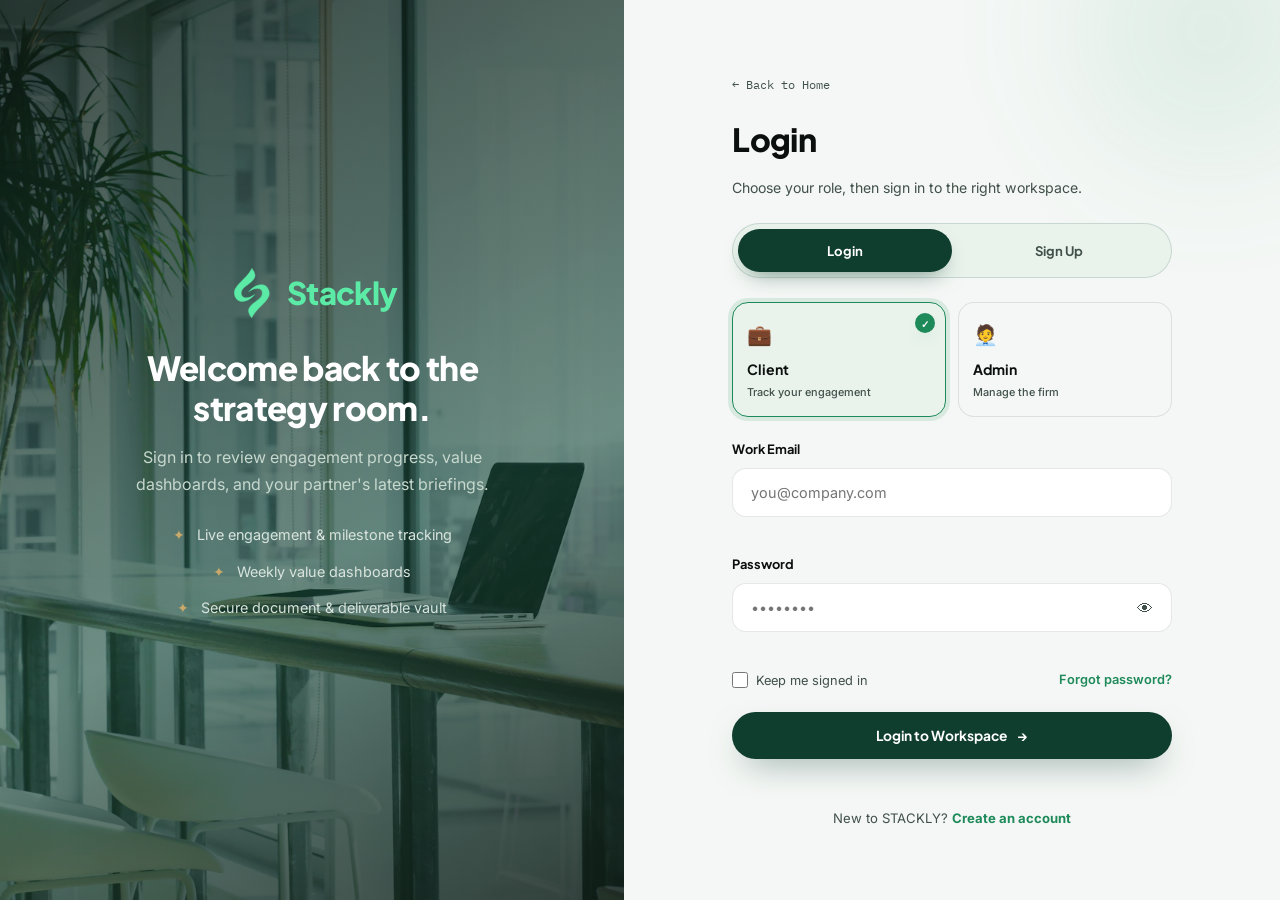
==== commit 64b7d0a6: "third commit" ====
--- a/admin-dashboard.html
+++ b/admin-dashboard.html
@@ -5,6 +5,15 @@
 <meta name="viewport" content="width=device-width, initial-scale=1.0">
 <title>Admin Dashboard — STACKLY</title>
 <link rel="stylesheet" href="css/style.css">
+<!-- session gate: runs before paint so a signed-out visitor never sees the workspace -->
+<script>
+(function () {
+  var p = null;
+  try { p = JSON.parse(localStorage.getItem('stackly.user') || 'null'); } catch (err) { p = null; }
+  if (!p || !p.email) location.replace('login.html');
+  else if (p.role !== 'admin') location.replace('client-dashboard.html');
+})();
+</script>
 </head>
 <body class="dash-body">
 <aside class="dash-side">
@@ -42,12 +51,13 @@
 <main class="dash-main">
   <div class="dash-topbar">
     <div class="dash-topbar-left">
-      <button class="icon-btn dash-menu-toggle" aria-label="Toggle sidebar">☰</button>
+      <a href="admin-dashboard.html" class="logo dash-topbar-logo"><span class="mark">◆</span>Stack<span class="tail">ly</span></a>
       <h1 data-title>Good morning, <span>Marcus</span> — firm overview</h1>
     </div>
     <div class="dash-user">
       <button class="icon-btn" onclick="location.href='404dash.html'" aria-label="Notifications">🔔</button>
       <button class="icon-btn" onclick="location.href='404dash.html'" aria-label="Search">🔍</button>
+      <button class="icon-btn dash-menu-toggle" aria-label="Toggle sidebar">☰</button>
       <span class="avatar">MH</span>
     </div>
   </div>
--- a/css/style.css
+++ b/css/style.css
@@ -507,7 +507,16 @@
 .auth-foot{text-align:center;margin-top:20px;font-size:.82rem;color:var(--slate);}
 .auth-foot a{color:var(--em);font-weight:700;}
 .role-msg{text-align:left;margin-bottom:4px;}
-.form-status{display:block;text-align:center;margin-top:14px;min-height:1.2em;}
+.form-status{display:block;text-align:center;margin-top:14px;min-height:1.2em;opacity:1;transition:opacity .35s var(--ease);}
+/* success notes fade out on their own after a few seconds */
+.form-status.is-fading{opacity:0;}
+/* On light panels the mint used by the dark newsletter band washes out —
+   use a deeper green/red with a tinted pill so the result is unmissable. */
+.contact-card .form-status:not(:empty),.auth-card .form-status:not(:empty){
+  padding:12px 16px;border-radius:12px;font-size:.82rem;font-weight:600;line-height:1.45;margin-top:16px;}
+.contact-card .form-status.ok,.auth-card .form-status.ok{color:#0A6B44;background:rgba(30,138,90,.13);border:1px solid rgba(30,138,90,.36);}
+.contact-card .form-status.err,.auth-card .form-status.err{color:#AE1F26;background:rgba(229,72,77,.1);border:1px solid rgba(229,72,77,.32);}
+.form-field.ok .field-msg{color:#12805B;}
 
 /* terms & conditions checkbox */
 .terms-field{margin:4px 0 20px;}
@@ -529,7 +538,7 @@
 
 /* ---------- Dashboards (light, green accents) ---------- */
 .dash-body{display:flex;min-height:100vh;background:var(--cloud);color:var(--ink);}
-.dash-side{width:262px;flex:none;background:var(--pine);border-right:1px solid var(--line);display:flex;flex-direction:column;padding:26px 18px;position:sticky;top:0;height:100vh;height:100svh;overflow-y:auto;overscroll-behavior:contain;scrollbar-width:thin;scrollbar-color:rgba(255,255,255,.2) transparent;transition:margin .4s var(--ease);}
+.dash-side{width:262px;flex:none;background:var(--pine);border-right:1px solid var(--line);display:flex;flex-direction:column;padding:26px 18px;position:sticky;top:0;height:100vh;height:100svh;overflow-y:auto;overflow-x:hidden;overscroll-behavior:contain;scrollbar-width:thin;scrollbar-color:rgba(255,255,255,.2) transparent;transition:margin .4s var(--ease);}
 .dash-side .logo{margin-bottom:20px;padding-left:8px;flex:none;}
 .side-close{display:none;position:absolute;top:16px;right:14px;width:38px;height:38px;border-radius:12px;background:rgba(255,255,255,.1);
   border:1px solid var(--glass-brd);color:#fff;font-size:.95rem;z-index:3;transition:background .3s var(--ease),transform .3s var(--ease),border-color .3s;}
@@ -559,11 +568,13 @@
 .dash-nav a.logout{color:#FFB9BD;background:rgba(229,72,77,.14);border:1px solid rgba(229,72,77,.34);margin-top:6px;}
 .dash-nav a.logout:hover{background:#E5484D;color:#fff;border-color:transparent;transform:translateX(4px);box-shadow:0 14px 26px -14px rgba(229,72,77,.9);}
 .side-bottom{margin-top:auto;border-top:1px solid var(--line);padding-top:16px;flex:none;}
-.dash-main{flex:1;padding:30px 34px;min-width:0;}
+.dash-main{flex:1;padding:30px 34px;min-width:0;max-width:100%;overflow-x:hidden;overflow-x:clip;}
 .dash-side::-webkit-scrollbar{width:6px;}
 .dash-side::-webkit-scrollbar-thumb{background:rgba(255,255,255,.18);border-radius:6px;}
 .dash-topbar{display:flex;justify-content:space-between;align-items:center;gap:18px;flex-wrap:wrap;margin-bottom:28px;}
 .dash-topbar-left{display:flex;gap:14px;align-items:center;min-width:0;}
+/* brand in the topbar — mobile only, the sidebar carries it on desktop */
+.dash-topbar-logo{display:none;}
 /* greeting block — mobile only */
 .dash-welcome{display:none;background:var(--paper);border:1px solid var(--line-dark);border-radius:var(--r-md);padding:16px 18px;margin-bottom:20px;
   box-shadow:0 18px 36px -30px rgba(8,25,18,.35);}
@@ -741,9 +752,12 @@
   .dash-menu-toggle{display:grid;place-items:center;}
   .dash-main{padding:22px 5%;}
   .stat-grid{grid-template-columns:repeat(2,1fr);}
-  /* header keeps only the hamburger + avatar; greeting drops below it */
+  /* header: logo on the left, hamburger + avatar on the right; greeting drops below it */
   .dash-topbar h1{display:none;}
-  .dash-user .icon-btn{display:none;}
+  .dash-user .icon-btn:not(.dash-menu-toggle){display:none;}
+  .dash-topbar-logo{display:flex;font-size:1.5rem;}
+  .dash-topbar-logo .mark{width:40px;height:40px;}
+  .dash-topbar-logo span.tail{margin-left:-8px;}
   .dash-welcome{display:block;}
   .doc-grid{grid-template-columns:1fr;}
 }
@@ -1058,8 +1072,24 @@
 .logo{flex:none;white-space:nowrap;}
 .head-in{gap:14px;}
 
-/* fluid media + no accidental horizontal scroll anywhere */
+/* ---------- No horizontal scroll, anywhere ----------
+   `clip` (with a `hidden` fallback) contains stray overflow without turning
+   these into scroll containers — which would break position:sticky. */
 html,body{max-width:100%;}
+/* body's value propagates to the viewport while html stays visible, so the
+   sticky header / sidebar / auth panel keep working. `clip` is preferred;
+   `hidden` stays as the fallback for older engines. */
+body{overflow-x:hidden;overflow-x:clip;}
+section,.foot-top,.dash-view,.dash-topbar{overflow-x:hidden;overflow-x:clip;}
+/* grid/flex children default to min-width:auto and can push a track wider
+   than its container — long words, tables and hover shifts all do it */
+.stat-grid>*,.stat-grid4>*,.svc-grid>*,.case-grid>*,.ins-grid>*,.val-grid>*,
+.team-grid>*,.price-grid>*,.proc-grid>*,.doc-grid>*,.dash-cols>*,
+.contact-grid>*,.foot-top>*,.nl-box>*,.form-row>*{min-width:0;}
+.table-scroll{max-width:100%;-webkit-overflow-scrolling:touch;}
+.dash-topbar h1{min-width:0;}
+
+/* fluid media */
 img,video,iframe,canvas,svg{max-width:100%;}
 h1,h2,h3,h4,p,li,td,th,label,summary{overflow-wrap:break-word;}
 .side-mail,.foot-contact a,.auth-foot,.form-status,.field-msg,.nl-msg,.info-tile span{overflow-wrap:anywhere;}
